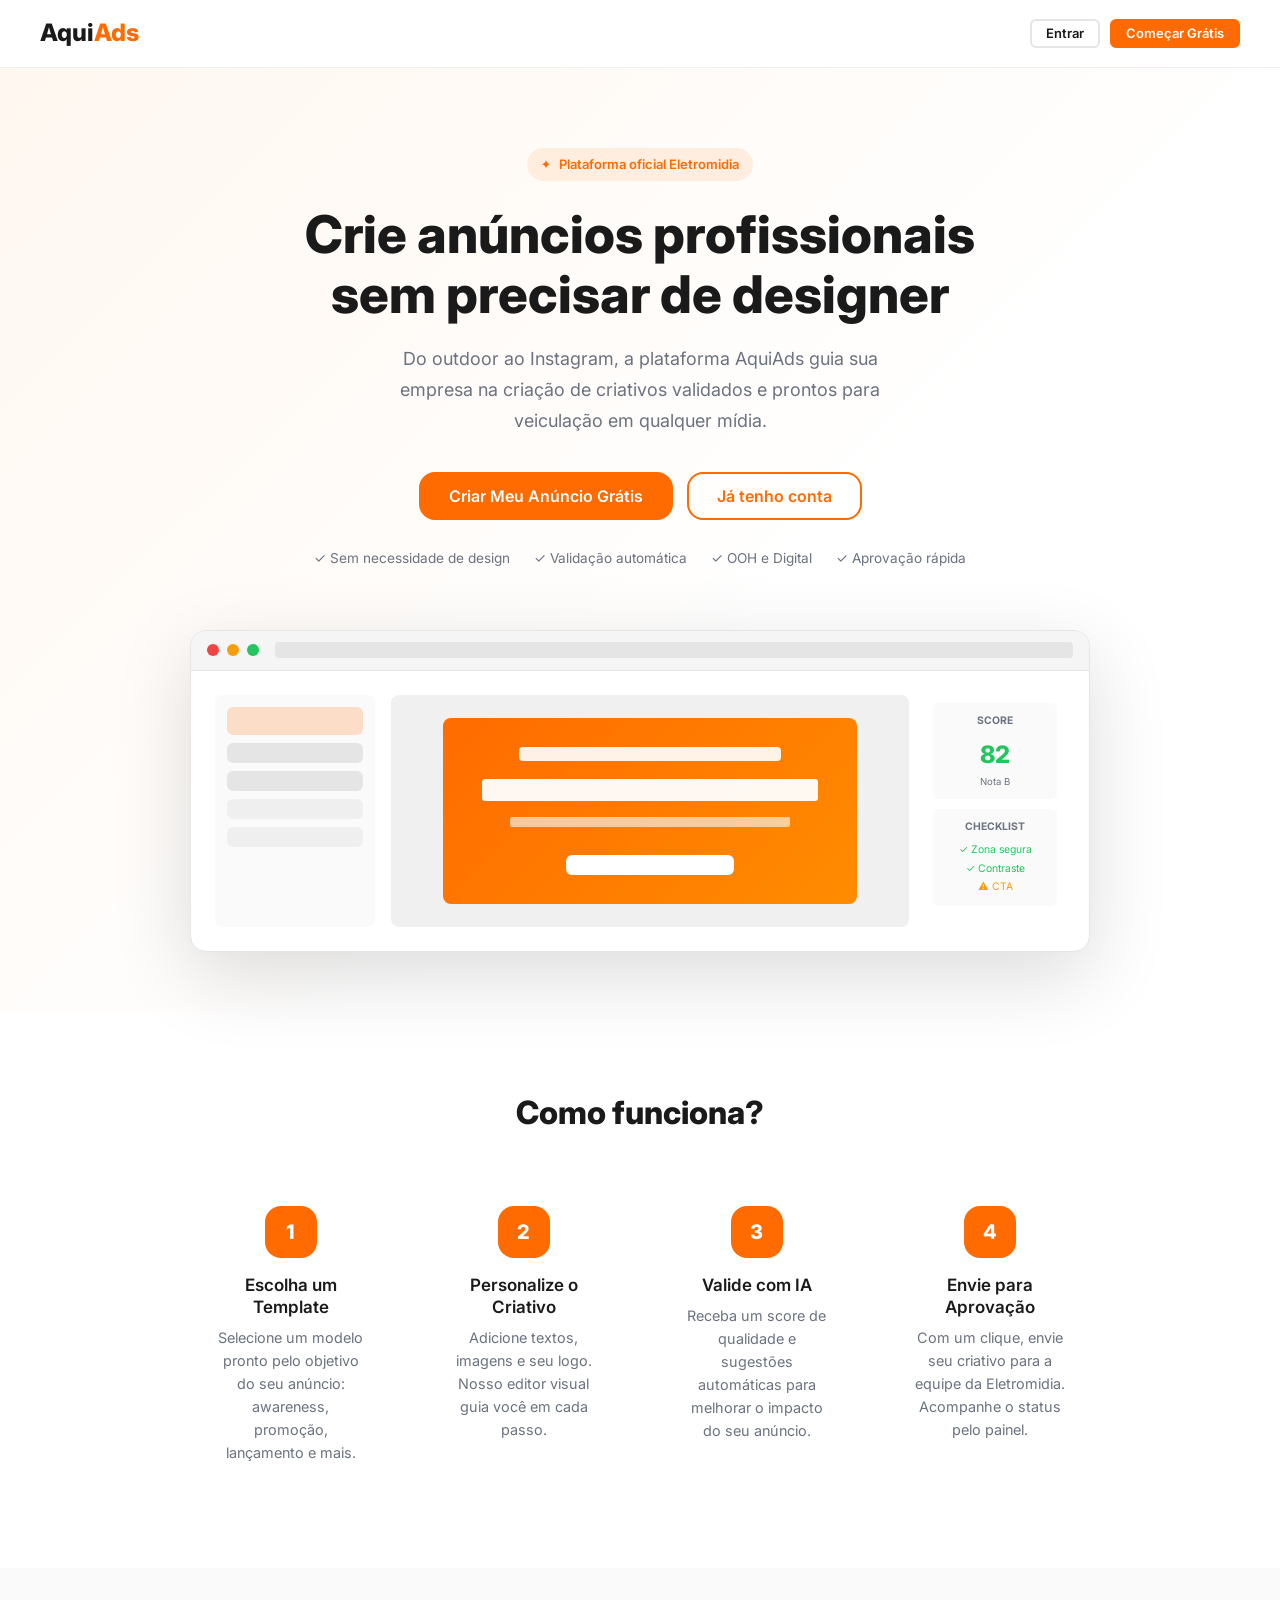
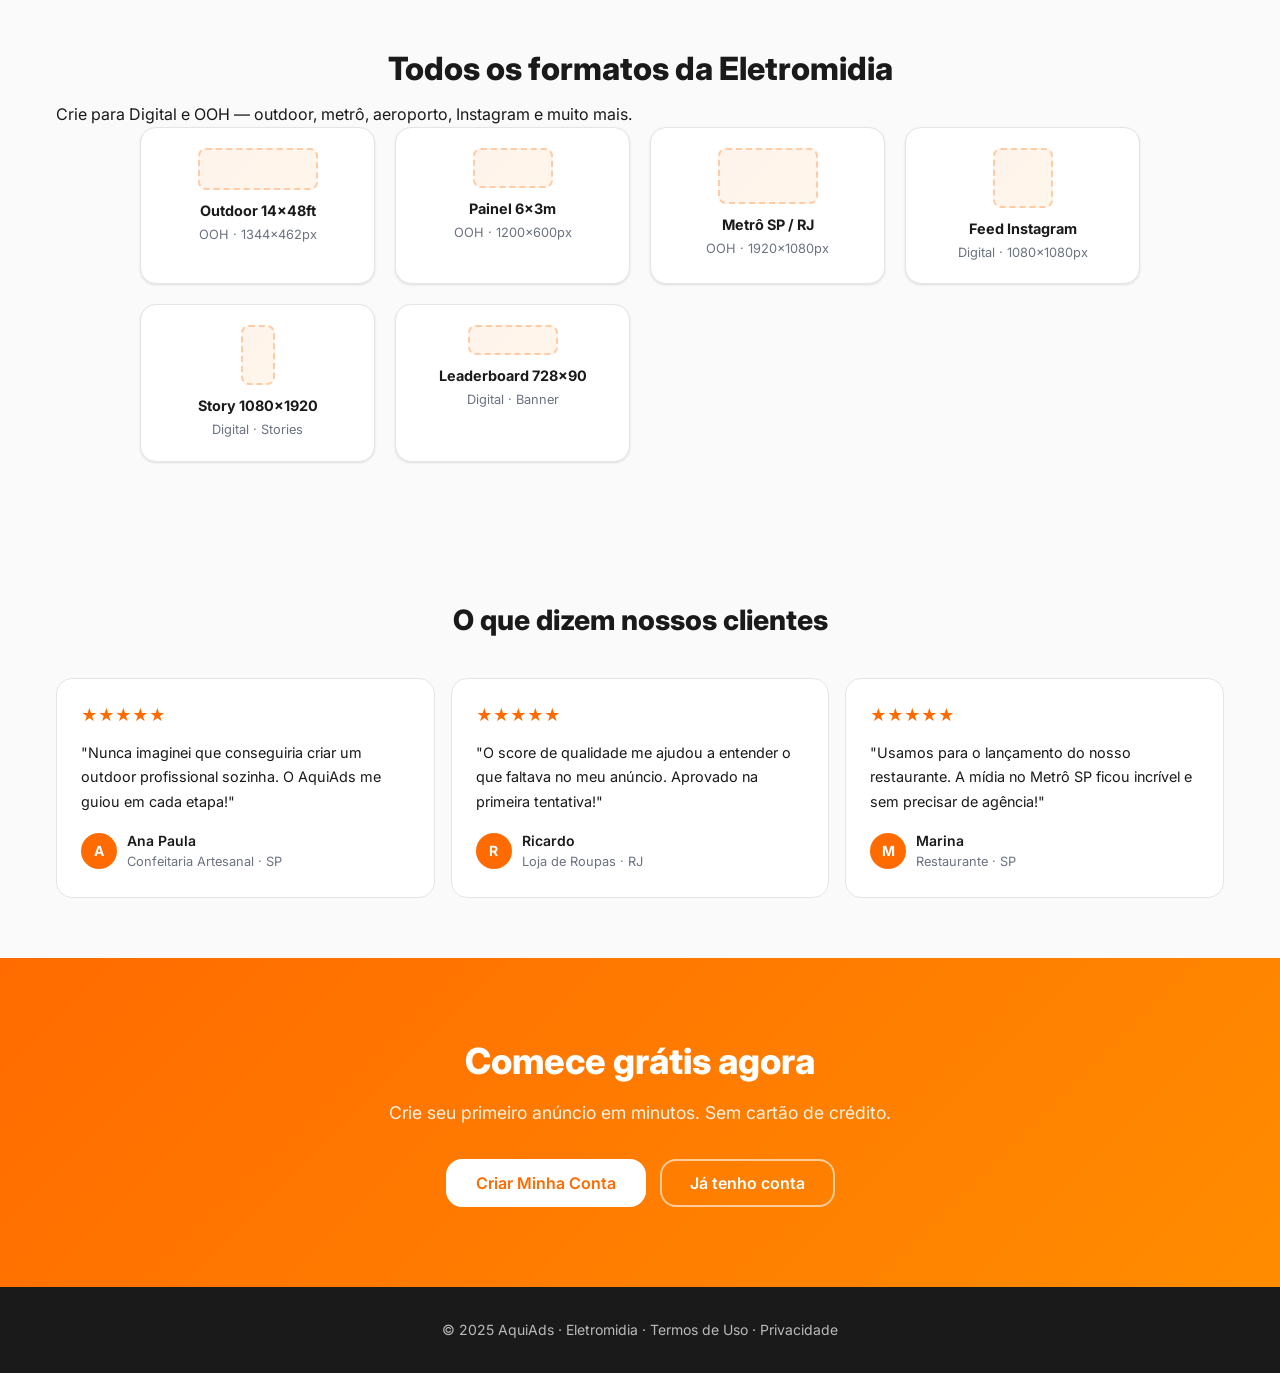
==== index.html @ fc2f182a "Add AquiAds creative platform — full front-end application Complete web application for SME users to" ====
<!DOCTYPE html>
<html lang="pt-BR">
<head>
  <meta charset="UTF-8">
  <meta name="viewport" content="width=device-width, initial-scale=1.0">
  <title>AquiAds — Crie Anúncios Profissionais</title>
  <link rel="stylesheet" href="assets/css/style.css">
  <style>
    .landing-nav-btns { display:flex; gap:10px; align-items:center; }
    .already-logged  { display:none; }
    .hero-trust { display:flex; align-items:center; justify-content:center; gap:24px; flex-wrap:wrap; margin-top:28px; font-size:0.85rem; color:var(--color-text-muted); }
    .hero-trust span { display:flex; align-items:center; gap:6px; }
    .testimonials { padding:60px 32px; background:var(--color-bg); }
    .testimonials h2 { text-align:center; font-size:1.75rem; font-weight:800; margin-bottom:40px; }
    .testimonial-card { background:#fff; border-radius:var(--radius-lg); padding:24px; border:1px solid var(--color-gray-light); }
    .testimonial-stars { color:#FF6B00; font-size:1rem; margin-bottom:12px; }
    .testimonial-text  { font-size:0.9rem; line-height:1.7; color:var(--color-text); margin-bottom:16px; }
    .testimonial-author { display:flex; align-items:center; gap:10px; }
    .testimonial-avatar { width:36px; height:36px; border-radius:50%; background:var(--color-primary); color:#fff; display:flex; align-items:center; justify-content:center; font-weight:700; font-size:0.875rem; }
    .testimonial-name   { font-weight:600; font-size:0.875rem; }
    .testimonial-role   { font-size:0.8rem; color:var(--color-text-muted); }
  </style>
</head>
<body>
  <!-- NAVBAR -->
  <nav class="landing-nav">
    <div class="landing-nav-inner">
      <a href="index.html" style="text-decoration:none;">
        <span class="logo-text">Aqui<span>Ads</span></span>
      </a>
      <div class="landing-nav-btns" id="nav-btns">
        <button class="btn btn--ghost btn--sm" onclick="openAuthModal('login')">Entrar</button>
        <button class="btn btn--primary btn--sm" onclick="openAuthModal('register')">Começar Grátis</button>
      </div>
      <div class="landing-nav-btns already-logged" id="nav-logged">
        <a href="dashboard.html" class="btn btn--primary btn--sm">Ir para o Painel →</a>
      </div>
    </div>
  </nav>

  <!-- HERO -->
  <section class="hero">
    <div class="hero-eyebrow">
      <span>✦</span> Plataforma oficial Eletromidia
    </div>
    <h1>Crie anúncios profissionais<br>sem precisar de designer</h1>
    <p>Do outdoor ao Instagram, a plataforma AquiAds guia sua empresa na criação de criativos validados e prontos para veiculação em qualquer mídia.</p>
    <div class="hero-ctas">
      <button class="btn btn--primary btn--lg" onclick="openAuthModal('register')">Criar Meu Anúncio Grátis</button>
      <button class="btn btn--secondary btn--lg" onclick="openAuthModal('login')">Já tenho conta</button>
    </div>
    <div class="hero-trust">
      <span>✓ Sem necessidade de design</span>
      <span>✓ Validação automática</span>
      <span>✓ OOH e Digital</span>
      <span>✓ Aprovação rápida</span>
    </div>

    <!-- App mockup -->
    <div class="hero-mockup">
      <div class="hero-mockup-inner">
        <div class="hero-mockup-bar">
          <div class="hero-mockup-dot" style="background:#EF4444;"></div>
          <div class="hero-mockup-dot" style="background:#F59E0B;"></div>
          <div class="hero-mockup-dot" style="background:#22C55E;"></div>
          <div style="flex:1;height:16px;background:#E5E5E5;border-radius:4px;margin-left:8px;"></div>
        </div>
        <div class="hero-mockup-content">
          <div class="hero-mockup-sidebar">
            <div class="hero-mockup-sidebar-item"></div>
            <div class="hero-mockup-sidebar-item" style="height:20px;"></div>
            <div class="hero-mockup-sidebar-item" style="height:20px;"></div>
            <div class="hero-mockup-sidebar-item" style="height:20px;background:rgba(229,229,229,0.5);"></div>
            <div class="hero-mockup-sidebar-item" style="height:20px;background:rgba(229,229,229,0.5);"></div>
          </div>
          <div class="hero-mockup-canvas-area">
            <div class="hero-mockup-canvas-inner">
              <div style="width:70%;height:14px;margin-bottom:10px;"></div>
              <div style="width:90%;height:22px;margin-bottom:8px;background:rgba(255,255,255,0.95);border-radius:3px;"></div>
              <div style="width:75%;height:10px;margin-bottom:20px;background:rgba(255,255,255,0.6);border-radius:2px;"></div>
              <div style="width:45%;height:20px;background:#fff;border-radius:6px;"></div>
            </div>
          </div>
          <div style="width:140px;display:flex;flex-direction:column;gap:10px;padding:8px;">
            <div style="background:var(--color-bg);border-radius:6px;padding:10px;">
              <div style="font-size:0.65rem;font-weight:700;color:var(--color-text-muted);margin-bottom:6px;">SCORE</div>
              <div style="font-size:1.5rem;font-weight:800;color:#22C55E;">82</div>
              <div style="font-size:0.6rem;color:var(--color-text-muted);">Nota B</div>
            </div>
            <div style="background:var(--color-bg);border-radius:6px;padding:10px;font-size:0.65rem;">
              <div style="font-weight:700;margin-bottom:6px;color:var(--color-text-muted);">CHECKLIST</div>
              <div style="color:#22C55E;margin-bottom:2px;">✓ Zona segura</div>
              <div style="color:#22C55E;margin-bottom:2px;">✓ Contraste</div>
              <div style="color:#F59E0B;">⚠ CTA</div>
            </div>
          </div>
        </div>
      </div>
    </div>
  </section>

  <!-- COMO FUNCIONA -->
  <section class="how-it-works">
    <div class="container">
      <h2>Como funciona?</h2>
      <div class="steps-grid">
        <div class="step-card">
          <div class="step-number">1</div>
          <h3>Escolha um Template</h3>
          <p>Selecione um modelo pronto pelo objetivo do seu anúncio: awareness, promoção, lançamento e mais.</p>
        </div>
        <div class="step-card">
          <div class="step-number">2</div>
          <h3>Personalize o Criativo</h3>
          <p>Adicione textos, imagens e seu logo. Nosso editor visual guia você em cada passo.</p>
        </div>
        <div class="step-card">
          <div class="step-number">3</div>
          <h3>Valide com IA</h3>
          <p>Receba um score de qualidade e sugestões automáticas para melhorar o impacto do seu anúncio.</p>
        </div>
        <div class="step-card">
          <div class="step-number">4</div>
          <h3>Envie para Aprovação</h3>
          <p>Com um clique, envie seu criativo para a equipe da Eletromidia. Acompanhe o status pelo painel.</p>
        </div>
      </div>
    </div>
  </section>

  <!-- FORMATOS -->
  <section class="formats-section">
    <div class="container">
      <h2>Todos os formatos da Eletromidia</h2>
      <p>Crie para Digital e OOH — outdoor, metrô, aeroporto, Instagram e muito mais.</p>
      <div class="formats-grid">
        <div class="format-card">
          <div class="format-preview" style="width:120px;height:42px;"></div>
          <h4>Outdoor 14×48ft</h4>
          <p>OOH · 1344×462px</p>
        </div>
        <div class="format-card">
          <div class="format-preview" style="width:80px;height:40px;"></div>
          <h4>Painel 6×3m</h4>
          <p>OOH · 1200×600px</p>
        </div>
        <div class="format-card">
          <div class="format-preview" style="width:100px;height:56px;"></div>
          <h4>Metrô SP / RJ</h4>
          <p>OOH · 1920×1080px</p>
        </div>
        <div class="format-card">
          <div class="format-preview" style="width:60px;height:60px;"></div>
          <h4>Feed Instagram</h4>
          <p>Digital · 1080×1080px</p>
        </div>
        <div class="format-card">
          <div class="format-preview" style="width:34px;height:60px;"></div>
          <h4>Story 1080×1920</h4>
          <p>Digital · Stories</p>
        </div>
        <div class="format-card">
          <div class="format-preview" style="width:90px;height:30px;"></div>
          <h4>Leaderboard 728×90</h4>
          <p>Digital · Banner</p>
        </div>
      </div>
    </div>
  </section>

  <!-- DEPOIMENTOS -->
  <section class="testimonials">
    <div class="container">
      <h2>O que dizem nossos clientes</h2>
      <div class="grid-3">
        <div class="testimonial-card">
          <div class="testimonial-stars">★★★★★</div>
          <p class="testimonial-text">"Nunca imaginei que conseguiria criar um outdoor profissional sozinha. O AquiAds me guiou em cada etapa!"</p>
          <div class="testimonial-author">
            <div class="testimonial-avatar">A</div>
            <div><div class="testimonial-name">Ana Paula</div><div class="testimonial-role">Confeitaria Artesanal · SP</div></div>
          </div>
        </div>
        <div class="testimonial-card">
          <div class="testimonial-stars">★★★★★</div>
          <p class="testimonial-text">"O score de qualidade me ajudou a entender o que faltava no meu anúncio. Aprovado na primeira tentativa!"</p>
          <div class="testimonial-author">
            <div class="testimonial-avatar">R</div>
            <div><div class="testimonial-name">Ricardo</div><div class="testimonial-role">Loja de Roupas · RJ</div></div>
          </div>
        </div>
        <div class="testimonial-card">
          <div class="testimonial-stars">★★★★★</div>
          <p class="testimonial-text">"Usamos para o lançamento do nosso restaurante. A mídia no Metrô SP ficou incrível e sem precisar de agência!"</p>
          <div class="testimonial-author">
            <div class="testimonial-avatar">M</div>
            <div><div class="testimonial-name">Marina</div><div class="testimonial-role">Restaurante · SP</div></div>
          </div>
        </div>
      </div>
    </div>
  </section>

  <!-- CTA FINAL -->
  <section class="cta-section">
    <div class="container">
      <h2>Comece grátis agora</h2>
      <p>Crie seu primeiro anúncio em minutos. Sem cartão de crédito.</p>
      <div class="hero-ctas">
        <button class="btn btn--primary btn--lg" onclick="openAuthModal('register')">Criar Minha Conta</button>
        <button class="btn btn--secondary btn--lg" onclick="openAuthModal('login')">Já tenho conta</button>
      </div>
    </div>
  </section>

  <footer class="landing-footer">
    <p>© 2025 AquiAds · Eletromidia · <a href="#">Termos de Uso</a> · <a href="#">Privacidade</a></p>
  </footer>

  <!-- AUTH MODAL -->
  <div class="modal-overlay" id="auth-modal-overlay">
    <div class="modal modal--sm">
      <div class="modal-header">
        <div>
          <div class="tab-strip" style="border:none;margin:0 0 4px;">
            <button class="tab-btn tab-btn--active" id="tab-login-btn"  onclick="switchTab('login')">Entrar</button>
            <button class="tab-btn"                 id="tab-reg-btn"    onclick="switchTab('register')">Cadastro</button>
          </div>
          <p style="font-size:0.8rem;color:var(--color-text-muted);" id="auth-subtitle">Acesse seu painel AquiAds</p>
        </div>
        <button class="modal-close" onclick="closeAuthModal()">✕</button>
      </div>

      <!-- LOGIN FORM -->
      <form id="login-form" onsubmit="handleLogin(event)">
        <div style="display:flex;flex-direction:column;gap:14px;">
          <div class="form-group">
            <label class="form-label">E-mail</label>
            <input type="email" class="form-input" id="login-email" placeholder="seu@email.com" required>
          </div>
          <div class="form-group">
            <label class="form-label">Senha</label>
            <input type="password" class="form-input" id="login-password" placeholder="Mínimo 6 caracteres" required>
          </div>
          <div id="login-error" class="form-error" style="display:none;"></div>
          <button type="submit" class="btn btn--primary w-full">Entrar no AquiAds</button>
          <p style="text-align:center;font-size:0.8rem;color:var(--color-text-muted);">
            Não tem conta? <a href="#" onclick="switchTab('register');return false;">Cadastre-se grátis</a>
          </p>
        </div>
      </form>

      <!-- REGISTER FORM -->
      <form id="register-form" style="display:none;" onsubmit="handleRegister(event)">
        <div style="display:flex;flex-direction:column;gap:14px;">
          <div class="form-group">
            <label class="form-label">Nome completo <span class="required">*</span></label>
            <input type="text" class="form-input" id="reg-name" placeholder="Seu nome" required>
          </div>
          <div class="form-group">
            <label class="form-label">E-mail <span class="required">*</span></label>
            <input type="email" class="form-input" id="reg-email" placeholder="seu@email.com" required>
          </div>
          <div class="form-group">
            <label class="form-label">Segmento</label>
            <select class="form-select" id="reg-segment">
              <option value="Varejo">Varejo</option>
              <option value="Gastronomia">Gastronomia</option>
              <option value="Saúde e Beleza">Saúde e Beleza</option>
              <option value="Educação">Educação</option>
              <option value="Serviços">Serviços</option>
              <option value="Outro">Outro</option>
            </select>
          </div>
          <div class="form-group">
            <label class="form-label">Senha <span class="required">*</span></label>
            <input type="password" class="form-input" id="reg-password" placeholder="Mínimo 6 caracteres" required>
          </div>
          <div id="reg-error" class="form-error" style="display:none;"></div>
          <button type="submit" class="btn btn--primary w-full">Criar Minha Conta Grátis</button>
          <p style="text-align:center;font-size:0.75rem;color:var(--color-text-muted);">
            Ao criar conta você aceita nossos <a href="#">Termos de Uso</a>.
          </p>
        </div>
      </form>
    </div>
  </div>

  <div id="toast-container"></div>
  <script src="assets/js/app.js"></script>
  <script>
    // Check already logged in
    if (AquiAds.Auth.isLoggedIn()) {
      document.getElementById('nav-btns').style.display = 'none';
      document.getElementById('nav-logged').style.display = 'flex';
    }

    function openAuthModal(tab) {
      if (AquiAds.Auth.isLoggedIn()) { window.location.href = 'dashboard.html'; return; }
      document.getElementById('auth-modal-overlay').classList.add('modal-overlay--open');
      switchTab(tab);
    }
    function closeAuthModal() {
      document.getElementById('auth-modal-overlay').classList.remove('modal-overlay--open');
    }
    function switchTab(tab) {
      const isLogin = tab === 'login';
      document.getElementById('login-form').style.display    = isLogin ? 'block' : 'none';
      document.getElementById('register-form').style.display = isLogin ? 'none'  : 'block';
      document.getElementById('tab-login-btn').className = 'tab-btn' + (isLogin ? ' tab-btn--active' : '');
      document.getElementById('tab-reg-btn').className   = 'tab-btn' + (!isLogin? ' tab-btn--active' : '');
      document.getElementById('auth-subtitle').textContent = isLogin ? 'Acesse seu painel AquiAds' : 'Crie sua conta gratuita';
    }
    function handleLogin(e) {
      e.preventDefault();
      const email = document.getElementById('login-email').value;
      const pass  = document.getElementById('login-password').value;
      const res = AquiAds.Auth.login(email, pass);
      if (res.success) { window.location.href = 'dashboard.html'; }
      else { const err = document.getElementById('login-error'); err.textContent = res.message; err.style.display = 'block'; }
    }
    function handleRegister(e) {
      e.preventDefault();
      const res = AquiAds.Auth.register({ name: document.getElementById('reg-name').value, email: document.getElementById('reg-email').value, password: document.getElementById('reg-password').value, segment: document.getElementById('reg-segment').value });
      if (res.success) { window.location.href = 'dashboard.html'; }
      else { const err = document.getElementById('reg-error'); err.textContent = res.message; err.style.display = 'block'; }
    }
    document.getElementById('auth-modal-overlay').addEventListener('click', e => { if (e.target === e.currentTarget) closeAuthModal(); });
  </script>
</body>
</html>
---- assets/css/style.css ----
@import url('https://fonts.googleapis.com/css2?family=Inter:wght@400;500;600;700&display=swap');

/* ===== CUSTOM PROPERTIES ===== */
:root {
  --color-primary: #FF6B00;
  --color-primary-dark: #E55A00;
  --color-secondary: #FF8C00;
  --color-bg: #FAFAFA;
  --color-surface: #FFFFFF;
  --color-text: #1A1A1A;
  --color-text-muted: #6B7280;
  --color-gray-light: #E5E5E5;
  --color-gray-mid: #9CA3AF;
  --color-success: #22C55E;
  --color-success-bg: #DCFCE7;
  --color-error: #EF4444;
  --color-error-bg: #FEE2E2;
  --color-warning: #F59E0B;
  --color-warning-bg: #FEF3C7;
  --color-info: #3B82F6;
  --color-info-bg: #DBEAFE;
  --radius-sm: 6px;
  --radius-md: 10px;
  --radius-lg: 16px;
  --radius-xl: 24px;
  --shadow-sm: 0 1px 3px rgba(0,0,0,0.08), 0 1px 2px rgba(0,0,0,0.04);
  --shadow-md: 0 4px 12px rgba(0,0,0,0.08), 0 2px 4px rgba(0,0,0,0.04);
  --shadow-lg: 0 8px 24px rgba(0,0,0,0.10), 0 4px 8px rgba(0,0,0,0.04);
  --font-sans: 'Inter', system-ui, -apple-system, sans-serif;
  --transition: 0.18s ease;
  --sidebar-width: 240px;
  --sidebar-collapsed: 64px;
}

/* ===== RESET & BASE ===== */
*, *::before, *::after { box-sizing: border-box; margin: 0; padding: 0; }
html { font-size: 16px; scroll-behavior: smooth; -webkit-text-size-adjust: 100%; }
body {
  font-family: var(--font-sans);
  background: var(--color-bg);
  color: var(--color-text);
  line-height: 1.6;
  min-height: 100vh;
  -webkit-font-smoothing: antialiased;
}
a { color: var(--color-primary); text-decoration: none; }
a:hover { text-decoration: underline; }
img, video { max-width: 100%; display: block; }
button { cursor: pointer; font: inherit; border: none; background: none; }
input, select, textarea { font: inherit; }
ul, ol { list-style: none; }
h1,h2,h3,h4,h5,h6 { line-height: 1.3; font-weight: 600; }

/* ===== TYPOGRAPHY ===== */
.text-xs  { font-size: 0.75rem; }
.text-sm  { font-size: 0.875rem; }
.text-base{ font-size: 1rem; }
.text-lg  { font-size: 1.125rem; }
.text-xl  { font-size: 1.25rem; }
.text-2xl { font-size: 1.5rem; }
.text-3xl { font-size: 1.875rem; }
.text-4xl { font-size: 2.25rem; }
.font-medium { font-weight: 500; }
.font-semibold { font-weight: 600; }
.font-bold { font-weight: 700; }
.text-muted { color: var(--color-text-muted); }
.text-primary { color: var(--color-primary); }

/* ===== LAYOUT ===== */
.container { max-width: 1280px; margin: 0 auto; padding: 0 24px; }
.flex { display: flex; }
.flex-col { flex-direction: column; }
.flex-1 { flex: 1; }
.items-center { align-items: center; }
.items-start { align-items: flex-start; }
.justify-between { justify-content: space-between; }
.justify-center { justify-content: center; }
.gap-1 { gap: 4px; }
.gap-2 { gap: 8px; }
.gap-3 { gap: 12px; }
.gap-4 { gap: 16px; }
.gap-6 { gap: 24px; }
.gap-8 { gap: 32px; }
.grid-2 { display: grid; grid-template-columns: repeat(2, 1fr); gap: 16px; }
.grid-3 { display: grid; grid-template-columns: repeat(3, 1fr); gap: 16px; }
.grid-4 { display: grid; grid-template-columns: repeat(4, 1fr); gap: 16px; }
.w-full { width: 100%; }
.hidden { display: none !important; }

/* ===== BUTTONS ===== */
.btn {
  display: inline-flex; align-items: center; justify-content: center; gap: 8px;
  padding: 10px 20px; border-radius: var(--radius-md);
  font-size: 0.875rem; font-weight: 600; line-height: 1;
  transition: var(--transition); white-space: nowrap; cursor: pointer;
  border: 2px solid transparent;
}
.btn:disabled { opacity: 0.5; cursor: not-allowed; }
.btn--primary {
  background: var(--color-primary); color: #fff; border-color: var(--color-primary);
}
.btn--primary:hover:not(:disabled) { background: var(--color-primary-dark); border-color: var(--color-primary-dark); }
.btn--secondary {
  background: transparent; color: var(--color-primary); border-color: var(--color-primary);
}
.btn--secondary:hover:not(:disabled) { background: rgba(255,107,0,0.06); }
.btn--ghost {
  background: transparent; color: var(--color-text); border-color: var(--color-gray-light);
}
.btn--ghost:hover:not(:disabled) { background: var(--color-gray-light); }
.btn--danger {
  background: var(--color-error); color: #fff; border-color: var(--color-error);
}
.btn--sm { padding: 6px 14px; font-size: 0.8125rem; border-radius: var(--radius-sm); }
.btn--lg { padding: 14px 28px; font-size: 1rem; border-radius: var(--radius-lg); }
.btn--icon { padding: 8px; width: 36px; height: 36px; }
.btn--icon.btn--sm { width: 30px; height: 30px; padding: 5px; }
.btn svg { width: 16px; height: 16px; flex-shrink: 0; }

/* ===== CARDS ===== */
.card {
  background: var(--color-surface); border-radius: var(--radius-lg);
  box-shadow: var(--shadow-sm); padding: 24px;
  border: 1px solid var(--color-gray-light);
}
.card--hover { transition: var(--transition); }
.card--hover:hover { box-shadow: var(--shadow-md); transform: translateY(-1px); }

/* ===== BADGES & STATUS PILLS ===== */
.badge {
  display: inline-flex; align-items: center; gap: 4px;
  padding: 3px 10px; border-radius: 100px;
  font-size: 0.75rem; font-weight: 600; line-height: 1.4;
}
.badge--orange { background: rgba(255,107,0,0.12); color: var(--color-primary); }
.badge--green  { background: var(--color-success-bg); color: #15803D; }
.badge--gray   { background: var(--color-gray-light); color: #6B7280; }
.badge--red    { background: var(--color-error-bg); color: #DC2626; }
.badge--blue   { background: var(--color-info-bg); color: #1D4ED8; }
.badge--yellow { background: var(--color-warning-bg); color: #B45309; }

.status-pill {
  display: inline-flex; align-items: center; gap: 6px;
  padding: 4px 12px; border-radius: 100px;
  font-size: 0.75rem; font-weight: 600;
}
.status-pill::before {
  content: ''; width: 6px; height: 6px;
  border-radius: 50%; background: currentColor; opacity: 0.8;
}
.status-pill--draft    { background: #F3F4F6; color: #6B7280; }
.status-pill--review   { background: rgba(255,107,0,0.12); color: #C2500A; }
.status-pill--approved { background: var(--color-success-bg); color: #15803D; }
.status-pill--rejected { background: var(--color-error-bg); color: #DC2626; }

/* ===== FORMS ===== */
.form-group { display: flex; flex-direction: column; gap: 6px; }
.form-label { font-size: 0.875rem; font-weight: 500; color: var(--color-text); }
.form-label .required { color: var(--color-error); margin-left: 2px; }
.form-input, .form-select, .form-textarea {
  height: 42px; padding: 0 14px;
  border: 1.5px solid var(--color-gray-light); border-radius: var(--radius-md);
  background: #fff; color: var(--color-text);
  font-size: 0.9rem; transition: var(--transition); width: 100%;
}
.form-textarea { height: auto; min-height: 90px; padding: 12px 14px; resize: vertical; }
.form-input:focus, .form-select:focus, .form-textarea:focus {
  outline: none; border-color: var(--color-primary);
  box-shadow: 0 0 0 3px rgba(255,107,0,0.12);
}
.form-input::placeholder { color: var(--color-gray-mid); }
.form-error { font-size: 0.8rem; color: var(--color-error); }
.form-hint  { font-size: 0.8rem; color: var(--color-text-muted); }
.form-grid { display: grid; grid-template-columns: 1fr 1fr; gap: 16px; }

/* ===== TABS ===== */
.tab-strip {
  display: flex; gap: 2px; border-bottom: 2px solid var(--color-gray-light);
  margin-bottom: 20px;
}
.tab-btn {
  padding: 10px 18px; font-size: 0.875rem; font-weight: 500;
  color: var(--color-text-muted); background: none; border: none;
  cursor: pointer; transition: var(--transition);
  border-bottom: 2px solid transparent; margin-bottom: -2px;
}
.tab-btn:hover { color: var(--color-text); }
.tab-btn--active { color: var(--color-primary); border-bottom-color: var(--color-primary); font-weight: 600; }
.tab-content { display: none; }
.tab-content--active { display: block; }

/* ===== MODAL ===== */
.modal-overlay {
  position: fixed; inset: 0; background: rgba(0,0,0,0.5);
  display: flex; align-items: center; justify-content: center;
  z-index: 1000; padding: 20px;
  opacity: 0; pointer-events: none; transition: opacity 0.2s ease;
}
.modal-overlay--open { opacity: 1; pointer-events: all; }
.modal {
  background: #fff; border-radius: var(--radius-xl); padding: 32px;
  max-width: 540px; width: 100%; max-height: 90vh; overflow-y: auto;
  box-shadow: var(--shadow-lg);
  transform: translateY(12px); transition: transform 0.2s ease;
}
.modal-overlay--open .modal { transform: translateY(0); }
.modal--lg { max-width: 720px; }
.modal--sm { max-width: 420px; }
.modal-header {
  display: flex; align-items: flex-start; justify-content: space-between;
  margin-bottom: 24px; gap: 12px;
}
.modal-header h3 { font-size: 1.125rem; font-weight: 700; }
.modal-close {
  width: 32px; height: 32px; border-radius: var(--radius-sm);
  display: flex; align-items: center; justify-content: center;
  color: var(--color-text-muted); transition: var(--transition);
  flex-shrink: 0; background: none; border: none; cursor: pointer;
}
.modal-close:hover { background: var(--color-gray-light); color: var(--color-text); }
.modal-footer { display: flex; gap: 10px; justify-content: flex-end; margin-top: 24px; padding-top: 20px; border-top: 1px solid var(--color-gray-light); }

/* ===== SIDEBAR / DASHBOARD LAYOUT ===== */
.app-layout {
  display: flex; min-height: 100vh;
}
.sidebar {
  width: var(--sidebar-width); background: #fff;
  border-right: 1px solid var(--color-gray-light);
  display: flex; flex-direction: column;
  position: fixed; top: 0; left: 0; height: 100vh;
  z-index: 100; transition: width 0.2s ease; overflow: hidden;
}
.sidebar-logo {
  padding: 20px 20px 16px; border-bottom: 1px solid var(--color-gray-light);
  display: flex; align-items: center; gap: 10px; flex-shrink: 0;
}
.sidebar-logo-icon {
  width: 36px; height: 36px; background: var(--color-primary);
  border-radius: var(--radius-md); display: flex; align-items: center; justify-content: center;
  flex-shrink: 0;
}
.sidebar-logo-text { font-size: 1.125rem; font-weight: 800; color: var(--color-text); white-space: nowrap; }
.sidebar-logo-text span { color: var(--color-primary); }
.sidebar-nav { flex: 1; padding: 12px 0; overflow-y: auto; }
.nav-section { padding: 8px 12px 4px; }
.nav-section-label {
  font-size: 0.7rem; font-weight: 700; text-transform: uppercase;
  letter-spacing: 0.08em; color: var(--color-gray-mid); padding: 0 8px;
  white-space: nowrap;
}
.nav-link {
  display: flex; align-items: center; gap: 12px;
  padding: 10px 12px; border-radius: var(--radius-md);
  color: var(--color-text-muted); font-size: 0.9rem; font-weight: 500;
  transition: var(--transition); cursor: pointer; text-decoration: none;
  white-space: nowrap; margin-bottom: 2px;
}
.nav-link svg { width: 20px; height: 20px; flex-shrink: 0; }
.nav-link:hover { background: var(--color-bg); color: var(--color-text); text-decoration: none; }
.nav-link--active { background: rgba(255,107,0,0.10); color: var(--color-primary); font-weight: 600; }
.nav-link--active:hover { background: rgba(255,107,0,0.14); }
.sidebar-footer {
  padding: 16px; border-top: 1px solid var(--color-gray-light);
}
.sidebar-user {
  display: flex; align-items: center; gap: 10px;
}
.sidebar-avatar {
  width: 36px; height: 36px; border-radius: 50%;
  background: var(--color-primary); color: #fff;
  display: flex; align-items: center; justify-content: center;
  font-size: 0.875rem; font-weight: 700; flex-shrink: 0;
}
.sidebar-user-info { flex: 1; min-width: 0; }
.sidebar-user-name { font-size: 0.875rem; font-weight: 600; truncate: true; white-space: nowrap; overflow: hidden; text-overflow: ellipsis; }
.sidebar-user-plan { font-size: 0.75rem; color: var(--color-text-muted); }

.main-content {
  flex: 1; margin-left: var(--sidebar-width);
  display: flex; flex-direction: column; min-width: 0;
}
.topbar {
  height: 64px; background: #fff; border-bottom: 1px solid var(--color-gray-light);
  display: flex; align-items: center; justify-content: space-between;
  padding: 0 28px; gap: 16px; position: sticky; top: 0; z-index: 50;
}
.topbar-title { font-size: 1.125rem; font-weight: 700; }
.topbar-actions { display: flex; align-items: center; gap: 12px; }
.page-content { padding: 28px; flex: 1; }

/* ===== NOTIFICATIONS BELL ===== */
.notif-btn {
  position: relative; width: 38px; height: 38px;
  border-radius: var(--radius-md); display: flex; align-items: center; justify-content: center;
  background: none; border: 1.5px solid var(--color-gray-light);
  color: var(--color-text-muted); transition: var(--transition); cursor: pointer;
}
.notif-btn:hover { background: var(--color-bg); color: var(--color-text); }
.notif-badge {
  position: absolute; top: -4px; right: -4px;
  width: 18px; height: 18px; background: var(--color-error); color: #fff;
  border-radius: 50%; font-size: 0.65rem; font-weight: 700;
  display: flex; align-items: center; justify-content: center;
  border: 2px solid #fff;
}

/* ===== SEARCH ===== */
.search-input-wrap { position: relative; }
.search-input-wrap svg {
  position: absolute; left: 12px; top: 50%; transform: translateY(-50%);
  width: 16px; height: 16px; color: var(--color-gray-mid); pointer-events: none;
}
.search-input {
  height: 38px; padding: 0 14px 0 38px;
  border: 1.5px solid var(--color-gray-light); border-radius: var(--radius-md);
  background: var(--color-bg); font-size: 0.875rem; width: 240px;
  transition: var(--transition);
}
.search-input:focus { outline: none; border-color: var(--color-primary); background: #fff; width: 300px; }

/* ===== STATS CARDS ===== */
.stat-card {
  background: #fff; border-radius: var(--radius-lg); padding: 20px;
  border: 1px solid var(--color-gray-light); box-shadow: var(--shadow-sm);
}
.stat-card-value { font-size: 2rem; font-weight: 800; line-height: 1; margin: 6px 0; }
.stat-card-label { font-size: 0.8125rem; color: var(--color-text-muted); font-weight: 500; }
.stat-card-icon {
  width: 40px; height: 40px; border-radius: var(--radius-md);
  display: flex; align-items: center; justify-content: center;
  margin-bottom: 8px;
}

/* ===== CREATIVE CARDS ===== */
.creatives-grid {
  display: grid; grid-template-columns: repeat(auto-fill, minmax(280px, 1fr)); gap: 20px;
}
.creative-card {
  background: #fff; border-radius: var(--radius-lg);
  border: 1px solid var(--color-gray-light); box-shadow: var(--shadow-sm);
  overflow: hidden; transition: var(--transition); cursor: pointer;
}
.creative-card:hover { box-shadow: var(--shadow-md); transform: translateY(-2px); }
.creative-thumb {
  height: 160px; background: var(--color-gray-light);
  display: flex; align-items: center; justify-content: center;
  overflow: hidden; position: relative;
}
.creative-thumb img { width: 100%; height: 100%; object-fit: cover; }
.creative-thumb-placeholder {
  width: 100%; height: 100%;
  display: flex; flex-direction: column; align-items: center; justify-content: center;
  gap: 8px; color: var(--color-gray-mid);
}
.creative-info { padding: 16px; }
.creative-name { font-weight: 600; font-size: 0.9375rem; margin-bottom: 6px; overflow: hidden; text-overflow: ellipsis; white-space: nowrap; }
.creative-meta { display: flex; align-items: center; justify-content: space-between; margin-bottom: 12px; }
.creative-actions { display: flex; gap: 8px; }

/* ===== SCORE RING ===== */
.score-ring { display: inline-flex; align-items: center; gap: 8px; }
.score-ring svg { width: 44px; height: 44px; }
.score-ring-track { fill: none; stroke: var(--color-gray-light); stroke-width: 3; }
.score-ring-fill {
  fill: none; stroke-width: 3; stroke-linecap: round;
  transform: rotate(-90deg); transform-origin: 50% 50%;
  transition: stroke-dashoffset 0.6s ease;
}
.score-ring-text { font-size: 9px; font-weight: 700; text-anchor: middle; dominant-baseline: middle; }
.score-ring--a .score-ring-fill { stroke: var(--color-success); }
.score-ring--b .score-ring-fill { stroke: #84CC16; }
.score-ring--c .score-ring-fill { stroke: var(--color-warning); }
.score-ring--d .score-ring-fill { stroke: #F97316; }
.score-ring--f .score-ring-fill { stroke: var(--color-error); }

/* ===== SCORE PANEL ===== */
.score-panel { }
.score-header { display: flex; align-items: center; gap: 16px; margin-bottom: 20px; }
.score-big { font-size: 3rem; font-weight: 800; line-height: 1; }
.score-big--a, .score-big--b { color: var(--color-success); }
.score-big--c { color: var(--color-warning); }
.score-big--d, .score-big--f { color: var(--color-error); }
.score-grade { font-size: 1rem; color: var(--color-text-muted); margin-top: 2px; }
.score-checks { display: flex; flex-direction: column; gap: 8px; }
.score-check-item {
  display: flex; align-items: center; gap: 10px; padding: 10px 12px;
  border-radius: var(--radius-md); background: var(--color-bg);
  font-size: 0.8375rem;
}
.score-check-icon { width: 20px; height: 20px; border-radius: 50%; flex-shrink: 0; display: flex; align-items: center; justify-content: center; }
.score-check-icon--pass { background: var(--color-success-bg); color: #15803D; }
.score-check-icon--warn { background: var(--color-warning-bg); color: #B45309; }
.score-check-icon--fail { background: var(--color-error-bg); color: #DC2626; }
.score-check-label { flex: 1; font-weight: 500; }
.score-check-msg  { font-size: 0.8rem; color: var(--color-text-muted); }

/* ===== TOAST ===== */
#toast-container {
  position: fixed; bottom: 24px; right: 24px; z-index: 9999;
  display: flex; flex-direction: column; gap: 10px; pointer-events: none;
}
.toast {
  background: var(--color-text); color: #fff; padding: 12px 18px;
  border-radius: var(--radius-md); font-size: 0.875rem; font-weight: 500;
  box-shadow: var(--shadow-lg); max-width: 340px;
  display: flex; align-items: center; gap: 10px; pointer-events: all;
  animation: slideUpFade 0.3s ease;
}
.toast--success { background: #15803D; }
.toast--error   { background: var(--color-error); }
.toast--warning { background: #B45309; }
@keyframes slideUpFade { from { opacity:0; transform: translateY(12px); } to { opacity:1; transform: translateY(0); } }
@keyframes fadeOut    { from { opacity:1; } to { opacity:0; transform: translateY(4px); } }

/* ===== EMPTY STATE ===== */
.empty-state {
  text-align: center; padding: 60px 20px;
  display: flex; flex-direction: column; align-items: center; gap: 16px;
}
.empty-state-icon {
  width: 80px; height: 80px; background: rgba(255,107,0,0.08);
  border-radius: var(--radius-xl); display: flex; align-items: center; justify-content: center;
}
.empty-state h3 { font-size: 1.125rem; font-weight: 700; }
.empty-state p  { font-size: 0.9rem; color: var(--color-text-muted); max-width: 360px; }

/* ===== TOOLTIP ===== */
[data-tooltip] { position: relative; }
.tooltip-box {
  position: absolute; bottom: calc(100% + 8px); left: 50%; transform: translateX(-50%);
  background: #1A1A1A; color: #fff; font-size: 0.75rem; padding: 6px 10px;
  border-radius: var(--radius-sm); white-space: nowrap; z-index: 500;
  pointer-events: none; box-shadow: var(--shadow-md);
}
.tooltip-box::after {
  content:''; position: absolute; top: 100%; left: 50%; transform: translateX(-50%);
  border: 5px solid transparent; border-top-color: #1A1A1A;
}

/* ===== TABLE ===== */
.table-wrap { overflow-x: auto; border-radius: var(--radius-lg); border: 1px solid var(--color-gray-light); }
table { width: 100%; border-collapse: collapse; background: #fff; }
th {
  text-align: left; padding: 12px 16px; font-size: 0.8rem; font-weight: 700;
  text-transform: uppercase; letter-spacing: 0.05em;
  color: var(--color-text-muted); background: var(--color-bg);
  border-bottom: 1px solid var(--color-gray-light); cursor: pointer;
}
th:hover { color: var(--color-text); }
td {
  padding: 14px 16px; font-size: 0.875rem;
  border-bottom: 1px solid rgba(229,229,229,0.6);
}
tr:last-child td { border-bottom: none; }
tr:hover td { background: rgba(250,250,250,0.8); }

/* ===== SECTION HEADER ===== */
.section-header {
  display: flex; align-items: center; justify-content: space-between;
  margin-bottom: 20px;
}
.section-header h2 { font-size: 1.0625rem; font-weight: 700; }

/* ===== DIVIDER ===== */
.divider { height: 1px; background: var(--color-gray-light); margin: 20px 0; }

/* ===== LANDING PAGE ===== */
.landing-nav {
  position: sticky; top: 0; z-index: 100; background: rgba(255,255,255,0.95);
  backdrop-filter: blur(8px); border-bottom: 1px solid rgba(229,229,229,0.6);
  height: 68px; display: flex; align-items: center; padding: 0 32px;
}
.landing-nav-inner { max-width: 1200px; margin: 0 auto; width: 100%; display: flex; align-items: center; justify-content: space-between; }
.logo-text { font-size: 1.5rem; font-weight: 800; color: var(--color-text); }
.logo-text span { color: var(--color-primary); }

.hero {
  background: linear-gradient(135deg, #fff7f0 0%, #fff 60%);
  padding: 80px 32px 60px; text-align: center;
}
.hero-eyebrow { display: inline-flex; align-items: center; gap: 8px; background: rgba(255,107,0,0.1); color: var(--color-primary); padding: 6px 14px; border-radius: 100px; font-size: 0.8125rem; font-weight: 600; margin-bottom: 24px; }
.hero h1 { font-size: clamp(2rem, 5vw, 3.25rem); font-weight: 800; line-height: 1.15; max-width: 700px; margin: 0 auto 20px; }
.hero p { font-size: 1.125rem; color: var(--color-text-muted); max-width: 520px; margin: 0 auto 36px; line-height: 1.7; }
.hero-ctas { display: flex; align-items: center; justify-content: center; gap: 14px; flex-wrap: wrap; }
.hero-mockup { max-width: 900px; margin: 60px auto 0; position: relative; }
.hero-mockup-inner {
  background: #fff; border-radius: 16px; box-shadow: 0 24px 80px rgba(0,0,0,0.14);
  overflow: hidden; border: 1px solid var(--color-gray-light);
}
.hero-mockup-bar {
  height: 40px; background: #F5F5F5; border-bottom: 1px solid var(--color-gray-light);
  display: flex; align-items: center; padding: 0 16px; gap: 8px;
}
.hero-mockup-dot { width: 12px; height: 12px; border-radius: 50%; }
.hero-mockup-content { padding: 24px; height: 280px; display: flex; gap: 16px; }
.hero-mockup-sidebar { width: 160px; background: var(--color-bg); border-radius: 8px; padding: 12px; display: flex; flex-direction: column; gap: 8px; }
.hero-mockup-sidebar-item { height: 28px; background: var(--color-gray-light); border-radius: 6px; }
.hero-mockup-sidebar-item:first-child { background: rgba(255,107,0,0.2); }
.hero-mockup-canvas-area { flex: 1; background: #F0F0F0; border-radius: 8px; display: flex; align-items: center; justify-content: center; }
.hero-mockup-canvas-inner { width: 80%; height: 80%; background: linear-gradient(135deg, #FF6B00, #FF8C00); border-radius: 8px; display: flex; flex-direction: column; align-items: center; justify-content: center; gap: 8px; padding: 20px; }
.hero-mockup-canvas-inner div { background: rgba(255,255,255,0.9); border-radius: 4px; }

.how-it-works { padding: 80px 32px; background: #fff; }
.how-it-works h2 { text-align: center; font-size: 2rem; font-weight: 800; margin-bottom: 48px; }
.steps-grid { display: grid; grid-template-columns: repeat(auto-fit, minmax(200px, 1fr)); gap: 32px; max-width: 900px; margin: 0 auto; }
.step-card { text-align: center; padding: 24px; }
.step-number {
  width: 52px; height: 52px; border-radius: var(--radius-lg);
  background: var(--color-primary); color: #fff;
  font-size: 1.25rem; font-weight: 800; display: flex; align-items: center; justify-content: center;
  margin: 0 auto 16px;
}
.step-card h3 { font-size: 1.0625rem; margin-bottom: 8px; }
.step-card p  { color: var(--color-text-muted); font-size: 0.9rem; line-height: 1.6; }

.formats-section { padding: 80px 32px; background: var(--color-bg); }
.formats-section h2 { text-align: center; font-size: 2rem; font-weight: 800; margin-bottom: 12px; }
.formats-section > p { text-align: center; color: var(--color-text-muted); margin-bottom: 48px; }
.formats-grid { display: grid; grid-template-columns: repeat(auto-fill, minmax(200px, 1fr)); gap: 20px; max-width: 1000px; margin: 0 auto; }
.format-card {
  background: #fff; border-radius: var(--radius-lg); padding: 20px;
  border: 1px solid var(--color-gray-light); box-shadow: var(--shadow-sm);
  text-align: center; transition: var(--transition);
}
.format-card:hover { box-shadow: var(--shadow-md); border-color: var(--color-primary); }
.format-preview {
  margin: 0 auto 12px; background: linear-gradient(135deg, rgba(255,107,0,0.08), rgba(255,140,0,0.08));
  border: 2px dashed rgba(255,107,0,0.3); border-radius: 8px;
  display: flex; align-items: center; justify-content: center;
  color: var(--color-primary); font-size: 0.75rem; font-weight: 600;
}
.format-card h4 { font-size: 0.9rem; font-weight: 700; margin-bottom: 4px; }
.format-card p  { font-size: 0.8rem; color: var(--color-text-muted); }

.cta-section {
  padding: 80px 32px; text-align: center;
  background: linear-gradient(135deg, var(--color-primary) 0%, #FF8C00 100%);
  color: #fff;
}
.cta-section h2 { font-size: 2.25rem; font-weight: 800; margin-bottom: 14px; }
.cta-section p  { font-size: 1.1rem; opacity: 0.9; margin-bottom: 32px; }
.cta-section .btn--primary { background: #fff; color: var(--color-primary); border-color: #fff; }
.cta-section .btn--secondary { border-color: rgba(255,255,255,0.6); color: #fff; }
.cta-section .btn--secondary:hover { background: rgba(255,255,255,0.12); }

.landing-footer {
  background: var(--color-text); color: rgba(255,255,255,0.7);
  padding: 32px; text-align: center; font-size: 0.875rem;
}
.landing-footer a { color: rgba(255,255,255,0.7); }

/* ===== EDITOR LAYOUT ===== */
.editor-page { overflow: hidden; }
.editor-layout {
  display: grid; grid-template-columns: 260px 1fr 280px;
  height: 100vh; overflow: hidden; background: var(--color-bg);
}
.editor-topbar {
  grid-column: 1 / -1; height: 58px; background: #fff;
  border-bottom: 1px solid var(--color-gray-light);
  display: flex; align-items: center; padding: 0 16px; gap: 12px;
  box-shadow: var(--shadow-sm); z-index: 50;
}
.editor-topbar .creative-name-input {
  border: none; background: none; font-size: 0.9375rem; font-weight: 600;
  color: var(--color-text); min-width: 140px; max-width: 220px;
  padding: 4px 8px; border-radius: var(--radius-sm); cursor: text;
}
.editor-topbar .creative-name-input:hover { background: var(--color-bg); }
.editor-topbar .creative-name-input:focus { outline: none; background: var(--color-bg); border: 1.5px solid var(--color-primary); }
.editor-divider { width: 1px; height: 28px; background: var(--color-gray-light); }
.quality-badge {
  display: flex; align-items: center; gap: 6px; padding: 5px 12px;
  background: var(--color-bg); border-radius: var(--radius-md);
  font-size: 0.8125rem; font-weight: 700; cursor: default;
}
.quality-badge span { font-size: 0.75rem; font-weight: 500; }

.editor-panel {
  background: #fff; border-right: 1px solid var(--color-gray-light);
  overflow-y: auto; display: flex; flex-direction: column;
}
.editor-panel-right { border-right: none; border-left: 1px solid var(--color-gray-light); }
.editor-panel-header { padding: 14px 16px 0; }
.editor-panel-header h3 { font-size: 0.875rem; font-weight: 700; color: var(--color-text-muted); text-transform: uppercase; letter-spacing: 0.05em; }
.editor-panel-body { padding: 16px; flex: 1; display: flex; flex-direction: column; gap: 20px; }
.panel-section-title { font-size: 0.8125rem; font-weight: 700; color: var(--color-text-muted); text-transform: uppercase; letter-spacing: 0.04em; margin-bottom: 8px; }

.elements-grid {
  display: grid; grid-template-columns: repeat(4, 1fr); gap: 6px;
}
.element-btn {
  aspect-ratio: 1; border-radius: var(--radius-sm);
  border: 1.5px solid var(--color-gray-light); background: var(--color-bg);
  display: flex; flex-direction: column; align-items: center; justify-content: center;
  gap: 4px; font-size: 0.65rem; font-weight: 600; color: var(--color-text-muted);
  cursor: pointer; transition: var(--transition);
}
.element-btn:hover { border-color: var(--color-primary); color: var(--color-primary); background: rgba(255,107,0,0.06); }
.element-btn svg { width: 20px; height: 20px; }

.color-swatches { display: flex; flex-wrap: wrap; gap: 6px; }
.color-swatch {
  width: 28px; height: 28px; border-radius: var(--radius-sm);
  cursor: pointer; border: 2px solid transparent; transition: var(--transition);
  position: relative;
}
.color-swatch:hover, .color-swatch--active { border-color: var(--color-primary); transform: scale(1.1); }

/* Editor Center Area */
.editor-center {
  display: flex; flex-direction: column; background: #E8E8E8;
  overflow: hidden; position: relative;
}
.editor-toolbar {
  height: 48px; background: #fff; border-bottom: 1px solid var(--color-gray-light);
  display: flex; align-items: center; padding: 0 14px; gap: 8px; flex-shrink: 0;
}
.editor-toolbar-group { display: flex; align-items: center; gap: 4px; }
.editor-toolbar-group + .editor-toolbar-group { padding-left: 8px; border-left: 1px solid var(--color-gray-light); }
.toolbar-btn {
  width: 32px; height: 32px; border-radius: var(--radius-sm);
  display: flex; align-items: center; justify-content: center;
  background: none; border: none; cursor: pointer;
  color: var(--color-text-muted); transition: var(--transition);
}
.toolbar-btn:hover { background: var(--color-bg); color: var(--color-text); }
.toolbar-btn--active { background: rgba(255,107,0,0.1); color: var(--color-primary); }
.toolbar-btn svg { width: 16px; height: 16px; }
.format-select-small {
  height: 32px; padding: 0 8px; font-size: 0.8125rem; border-radius: var(--radius-sm);
  border: 1.5px solid var(--color-gray-light); background: var(--color-bg); cursor: pointer;
  max-width: 200px;
}
.format-select-small:focus { outline: none; border-color: var(--color-primary); }

.canvas-viewport {
  flex: 1; overflow: auto; display: flex; align-items: center; justify-content: center;
  padding: 32px;
}
.canvas-wrapper { position: relative; flex-shrink: 0; }
.canvas-bg {
  position: absolute; inset: 0; pointer-events: none;
}
.canvas-stage {
  position: relative; overflow: hidden;
  background: repeating-conic-gradient(#D8D8D8 0% 25%, #F0F0F0 0% 50%) 0 0 / 20px 20px;
}
.safe-zone-overlay {
  position: absolute; pointer-events: none; z-index: 400;
  border: 2px dashed rgba(255,107,0,0.7);
  box-shadow: 0 0 0 9999px rgba(0,0,0,0.15);
}
.safe-zone-toggle-label {
  font-size: 0.8rem; color: var(--color-text-muted); display: flex; align-items: center; gap: 6px;
  cursor: pointer; white-space: nowrap;
}

/* Canvas Elements */
.canvas-element {
  position: absolute; cursor: move; user-select: none;
  box-sizing: border-box; outline: none;
}
.canvas-element--selected {
  outline: 2px solid var(--color-primary) !important;
  outline-offset: 1px;
}
.canvas-element--violation { outline: 2px solid var(--color-error) !important; }
.canvas-element.editing { cursor: text; }
.resize-handle {
  position: absolute; width: 10px; height: 10px;
  background: #fff; border: 2px solid var(--color-primary); border-radius: 2px;
  z-index: 500;
}
.resize-handle--nw { top: -5px; left: -5px; cursor: nw-resize; }
.resize-handle--ne { top: -5px; right: -5px; cursor: ne-resize; }
.resize-handle--se { bottom: -5px; right: -5px; cursor: se-resize; }
.resize-handle--sw { bottom: -5px; left: -5px; cursor: sw-resize; }

/* Validation strip */
.validation-strip {
  background: #fff; border-top: 1px solid var(--color-gray-light);
  padding: 8px 16px; display: flex; align-items: center; gap: 16px;
  flex-shrink: 0; overflow-x: auto; min-height: 44px;
}
.validation-item {
  display: flex; align-items: center; gap: 6px;
  font-size: 0.78rem; white-space: nowrap;
}
.validation-dot {
  width: 8px; height: 8px; border-radius: 50%; flex-shrink: 0;
}
.validation-dot--pass { background: var(--color-success); }
.validation-dot--warn { background: var(--color-warning); }
.validation-dot--fail { background: var(--color-error); }

/* Layers panel */
.layers-list { display: flex; flex-direction: column; gap: 2px; }
.layer-item {
  display: flex; align-items: center; gap: 8px; padding: 8px 10px;
  border-radius: var(--radius-sm); cursor: pointer;
  transition: var(--transition); font-size: 0.8375rem;
}
.layer-item:hover { background: var(--color-bg); }
.layer-item--selected { background: rgba(255,107,0,0.08); }
.layer-icon { width: 20px; height: 20px; flex-shrink: 0; color: var(--color-gray-mid); }
.layer-name { flex: 1; overflow: hidden; text-overflow: ellipsis; white-space: nowrap; }
.layer-actions { display: flex; gap: 2px; opacity: 0; transition: var(--transition); }
.layer-item:hover .layer-actions { opacity: 1; }
.layer-action-btn {
  width: 22px; height: 22px; border-radius: 4px; display: flex; align-items: center; justify-content: center;
  background: none; border: none; cursor: pointer; color: var(--color-gray-mid);
  transition: var(--transition);
}
.layer-action-btn:hover { background: var(--color-gray-light); color: var(--color-text); }

/* AI FAB */
.ai-fab {
  position: fixed; bottom: 80px; right: 24px; z-index: 200;
  width: 52px; height: 52px; border-radius: 50%;
  background: linear-gradient(135deg, var(--color-primary), #FF8C00);
  color: #fff; box-shadow: 0 4px 16px rgba(255,107,0,0.4);
  display: flex; align-items: center; justify-content: center;
  cursor: pointer; border: none; transition: var(--transition);
  font-size: 0.875rem; font-weight: 700;
}
.ai-fab:hover { transform: scale(1.08); box-shadow: 0 6px 20px rgba(255,107,0,0.5); }
.ai-fab-label {
  position: absolute; right: 60px; background: var(--color-text); color: #fff;
  padding: 5px 10px; border-radius: var(--radius-sm); font-size: 0.8rem; white-space: nowrap;
  opacity: 0; pointer-events: none; transition: var(--transition);
}
.ai-fab:hover .ai-fab-label { opacity: 1; }

/* AI Suggestions */
.ai-suggestions-list { display: flex; flex-direction: column; gap: 8px; }
.ai-suggestion-item {
  display: flex; align-items: flex-start; gap: 12px; padding: 12px 14px;
  border-radius: var(--radius-md); border: 1.5px solid var(--color-gray-light);
  background: var(--color-bg); transition: var(--transition);
}
.ai-suggestion-item:hover { border-color: var(--color-primary); background: rgba(255,107,0,0.04); }
.ai-suggestion-check { margin-top: 2px; width: 16px; height: 16px; accent-color: var(--color-primary); cursor: pointer; flex-shrink: 0; }
.ai-suggestion-icon { font-size: 1.25rem; flex-shrink: 0; margin-top: 1px; }
.ai-suggestion-text strong { display: block; font-size: 0.875rem; margin-bottom: 3px; }
.ai-suggestion-text span  { font-size: 0.8rem; color: var(--color-text-muted); }

/* Score improvement bar */
.score-improvement { display: flex; align-items: center; gap: 12px; padding: 14px; background: rgba(255,107,0,0.06); border-radius: var(--radius-md); margin-bottom: 20px; }
.score-improvement .from { font-size: 1.5rem; font-weight: 800; color: var(--color-error); }
.score-improvement .arrow { font-size: 1.25rem; color: var(--color-primary); }
.score-improvement .to   { font-size: 1.5rem; font-weight: 800; color: var(--color-success); }
.score-improvement p { font-size: 0.875rem; color: var(--color-text-muted); flex: 1; }

/* ===== TEMPLATES PAGE ===== */
.templates-filter-bar {
  display: flex; gap: 8px; overflow-x: auto; padding-bottom: 4px; margin-bottom: 8px;
}
.filter-pill {
  padding: 7px 16px; border-radius: 100px; font-size: 0.8375rem; font-weight: 500;
  cursor: pointer; border: 1.5px solid var(--color-gray-light); background: #fff;
  color: var(--color-text-muted); transition: var(--transition); white-space: nowrap;
}
.filter-pill:hover  { border-color: var(--color-primary); color: var(--color-primary); }
.filter-pill--active { background: var(--color-primary); border-color: var(--color-primary); color: #fff; }

.templates-grid {
  display: grid; grid-template-columns: repeat(auto-fill, minmax(280px, 1fr)); gap: 20px;
}
.template-card {
  background: #fff; border-radius: var(--radius-lg);
  border: 1px solid var(--color-gray-light); box-shadow: var(--shadow-sm);
  overflow: hidden; transition: var(--transition); cursor: pointer;
}
.template-card:hover { box-shadow: var(--shadow-md); transform: translateY(-2px); border-color: var(--color-primary); }
.template-preview {
  position: relative; overflow: hidden; background: var(--color-bg);
  height: 180px;
}
.template-preview-inner { width: 100%; height: 100%; display: flex; align-items: center; justify-content: center; }
.template-info { padding: 16px; }
.template-name  { font-weight: 700; font-size: 0.9375rem; margin-bottom: 6px; }
.template-badges { display: flex; gap: 6px; margin-bottom: 12px; flex-wrap: wrap; }
.template-desc { font-size: 0.8125rem; color: var(--color-text-muted); margin-bottom: 14px; line-height: 1.5; }
.template-actions { display: flex; gap: 8px; }

/* Template CSS mockups */
.tmpl-mock {
  width: 100%; height: 100%;
  position: relative; overflow: hidden;
  display: flex; flex-direction: column;
}
.tmpl-hero-bg { position: absolute; inset: 0; }
.tmpl-content { position: relative; z-index: 1; padding: 14px; height: 100%; display: flex; flex-direction: column; }
.tmpl-bar { height: 8px; border-radius: 4px; background: rgba(255,255,255,0.9); margin-bottom: 8px; }
.tmpl-bar-lg { height: 12px; }
.tmpl-logo-box { width: 40px; height: 20px; border-radius: 4px; background: rgba(255,255,255,0.9); margin-bottom: auto; }
.tmpl-cta { height: 24px; border-radius: 6px; background: var(--color-primary); margin-top: auto; display: flex; align-items: center; justify-content: center; }
.tmpl-cta-wide { width: 80%; }
.tmpl-cta span { font-size: 0.6rem; font-weight: 700; color: #fff; }

/* ===== SUBMISSION FLOW ===== */
.submission-steps { display: flex; align-items: center; gap: 0; margin-bottom: 28px; }
.submission-step {
  display: flex; align-items: center; gap: 8px; flex: 1;
}
.submission-step-circle {
  width: 32px; height: 32px; border-radius: 50%; flex-shrink: 0;
  display: flex; align-items: center; justify-content: center; font-weight: 700; font-size: 0.875rem;
  background: var(--color-gray-light); color: var(--color-text-muted); transition: var(--transition);
}
.submission-step--active .submission-step-circle { background: var(--color-primary); color: #fff; }
.submission-step--done  .submission-step-circle { background: var(--color-success); color: #fff; }
.submission-step-label { font-size: 0.8rem; color: var(--color-text-muted); white-space: nowrap; }
.submission-step--active .submission-step-label { color: var(--color-text); font-weight: 600; }
.submission-connector { flex: 1; height: 2px; background: var(--color-gray-light); }
.submission-connector--done { background: var(--color-success); }

.checklist { display: flex; flex-direction: column; gap: 10px; }
.checklist-item {
  display: flex; align-items: center; gap: 12px; padding: 12px 14px;
  border-radius: var(--radius-md); border: 1.5px solid var(--color-gray-light);
  background: var(--color-bg); font-size: 0.9rem;
}
.checklist-icon { width: 24px; height: 24px; border-radius: 50%; flex-shrink: 0; display: flex; align-items: center; justify-content: center; }
.checklist-icon--pass { background: var(--color-success-bg); color: #15803D; }
.checklist-icon--fail { background: var(--color-error-bg); color: #DC2626; }
.checklist-icon--warn { background: var(--color-warning-bg); color: #B45309; }
.checklist-item-label { flex: 1; }
.checklist-item-msg   { font-size: 0.8rem; color: var(--color-text-muted); }

/* Mockup preview */
.mockup-ooh, .mockup-digital {
  border-radius: var(--radius-lg); overflow: hidden; position: relative;
}
.mockup-ooh { background: linear-gradient(180deg, #87CEEB, #6BB5D6); padding: 40px; }
.mockup-billboard {
  background: #1A1A1A; border-radius: 6px; overflow: hidden;
  box-shadow: 0 8px 32px rgba(0,0,0,0.4); position: relative;
}
.mockup-digital-phone {
  background: #1A1A1A; border-radius: 28px; padding: 16px; display: inline-block;
  box-shadow: 0 8px 32px rgba(0,0,0,0.4);
}
.mockup-digital-screen {
  background: #000; border-radius: 16px; overflow: hidden;
}

/* ===== SPECS TABLE ===== */
.specs-table table th { white-space: nowrap; }
.specs-table table td:first-child { font-weight: 600; }

/* ===== ANIMATIONS ===== */
@keyframes fadeIn    { from { opacity:0; } to { opacity:1; } }
@keyframes slideUp   { from { opacity:0; transform:translateY(16px); } to { opacity:1; transform:translateY(0); } }
@keyframes pulse     { 0%,100% { transform:scale(1); } 50% { transform:scale(1.05); } }
@keyframes spin      { from { transform:rotate(0deg); } to { transform:rotate(360deg); } }
@keyframes confetti  { 0% { transform:translateY(0) rotate(0deg); opacity:1; } 100% { transform:translateY(-60px) rotate(360deg); opacity:0; } }

.animate-fadeIn  { animation: fadeIn 0.3s ease; }
.animate-slideUp { animation: slideUp 0.3s ease; }
.animate-pulse   { animation: pulse 0.4s ease; }
.spin            { animation: spin 1s linear infinite; }

/* Loading skeleton */
.skeleton { background: linear-gradient(90deg, #E5E5E5 25%, #F0F0F0 50%, #E5E5E5 75%); background-size: 200% 100%; animation: shimmer 1.4s infinite; border-radius: var(--radius-sm); }
@keyframes shimmer { from { background-position: 200% 0; } to { background-position: -200% 0; } }

/* ===== RESPONSIVE ===== */
@media (max-width: 1200px) {
  .editor-layout { grid-template-columns: 220px 1fr 240px; }
}
@media (max-width: 1024px) {
  :root { --sidebar-width: 64px; }
  .sidebar-logo-text, .nav-link span, .sidebar-user-info, .nav-section-label { display: none; }
  .nav-link { justify-content: center; padding: 12px; }
  .sidebar-logo { justify-content: center; padding: 16px; }
  .sidebar-footer { padding: 12px; }
  .sidebar-user { justify-content: center; }
  .grid-4 { grid-template-columns: repeat(2, 1fr); }
}
@media (max-width: 900px) {
  .editor-layout { grid-template-columns: 200px 1fr; }
  .editor-panel-right { display: none; }
  .form-grid { grid-template-columns: 1fr; }
}
@media (max-width: 768px) {
  .page-content { padding: 16px; }
  .grid-3 { grid-template-columns: repeat(2, 1fr); }
  .grid-2 { grid-template-columns: 1fr; }
  .topbar { padding: 0 16px; }
  .hero { padding: 48px 20px 40px; }
  .how-it-works, .formats-section, .cta-section { padding: 48px 20px; }
  .landing-nav { padding: 0 20px; }
  .steps-grid { grid-template-columns: 1fr; }
}
@media (max-width: 640px) {
  .main-content { margin-left: 0; }
  .sidebar { transform: translateX(-100%); }
  .sidebar--mobile-open { transform: translateX(0); }
  .editor-layout { grid-template-columns: 1fr; grid-template-rows: 58px 48px 1fr 44px; }
  .editor-panel { display: none; }
  .hero h1 { font-size: 1.75rem; }
  .grid-4 { grid-template-columns: repeat(2, 1fr); }
}
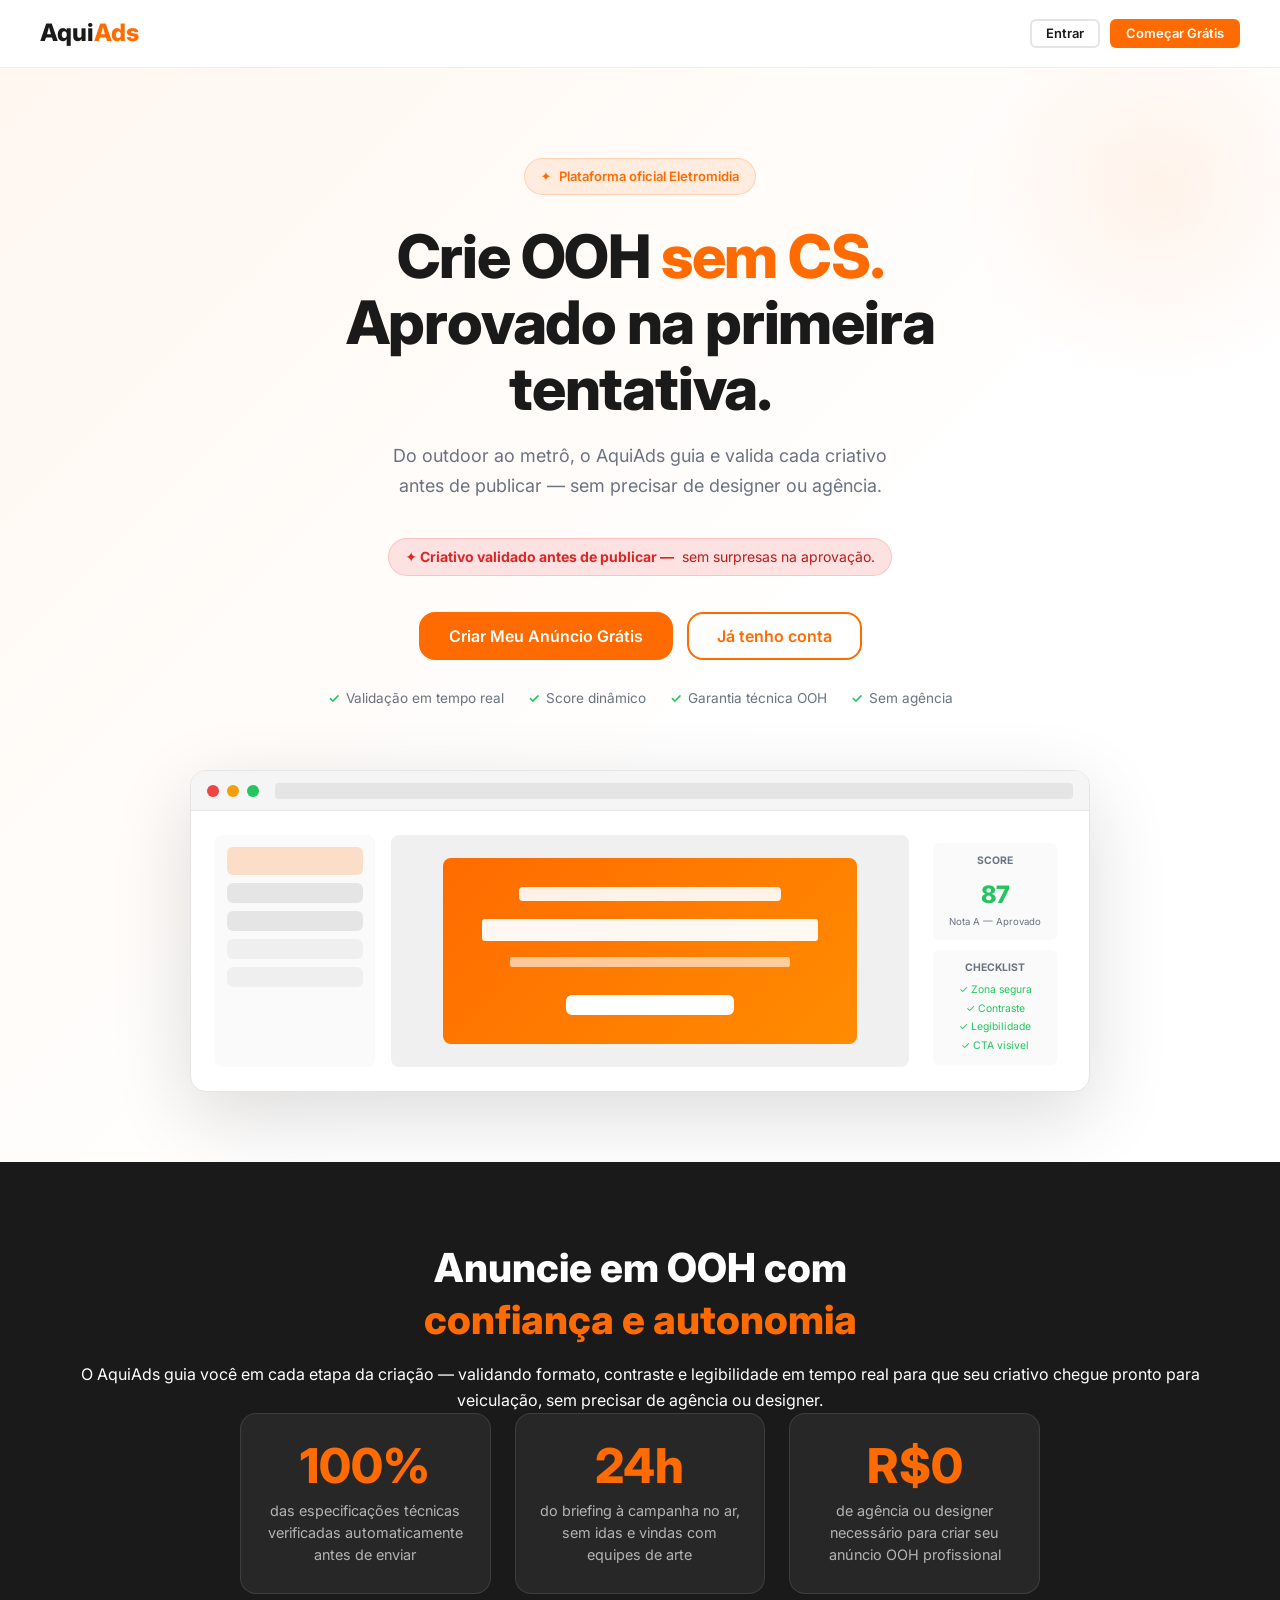
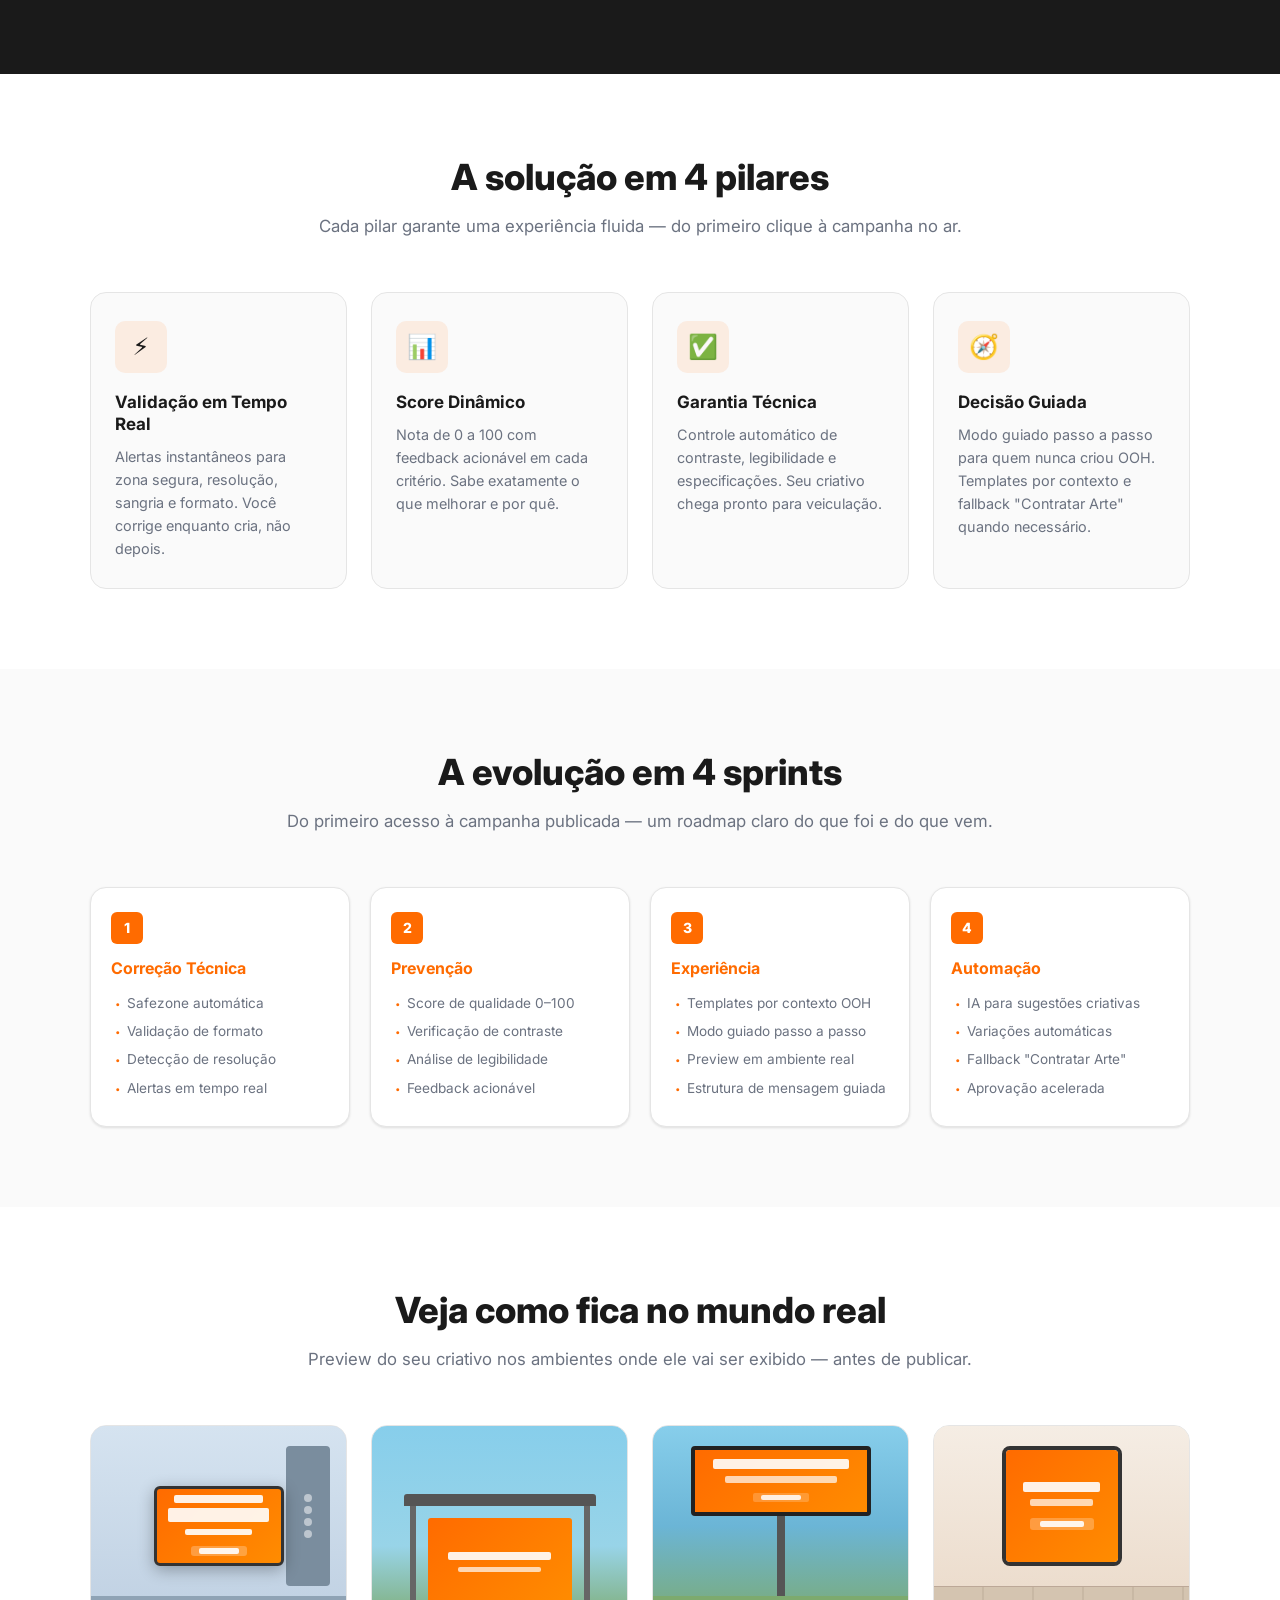
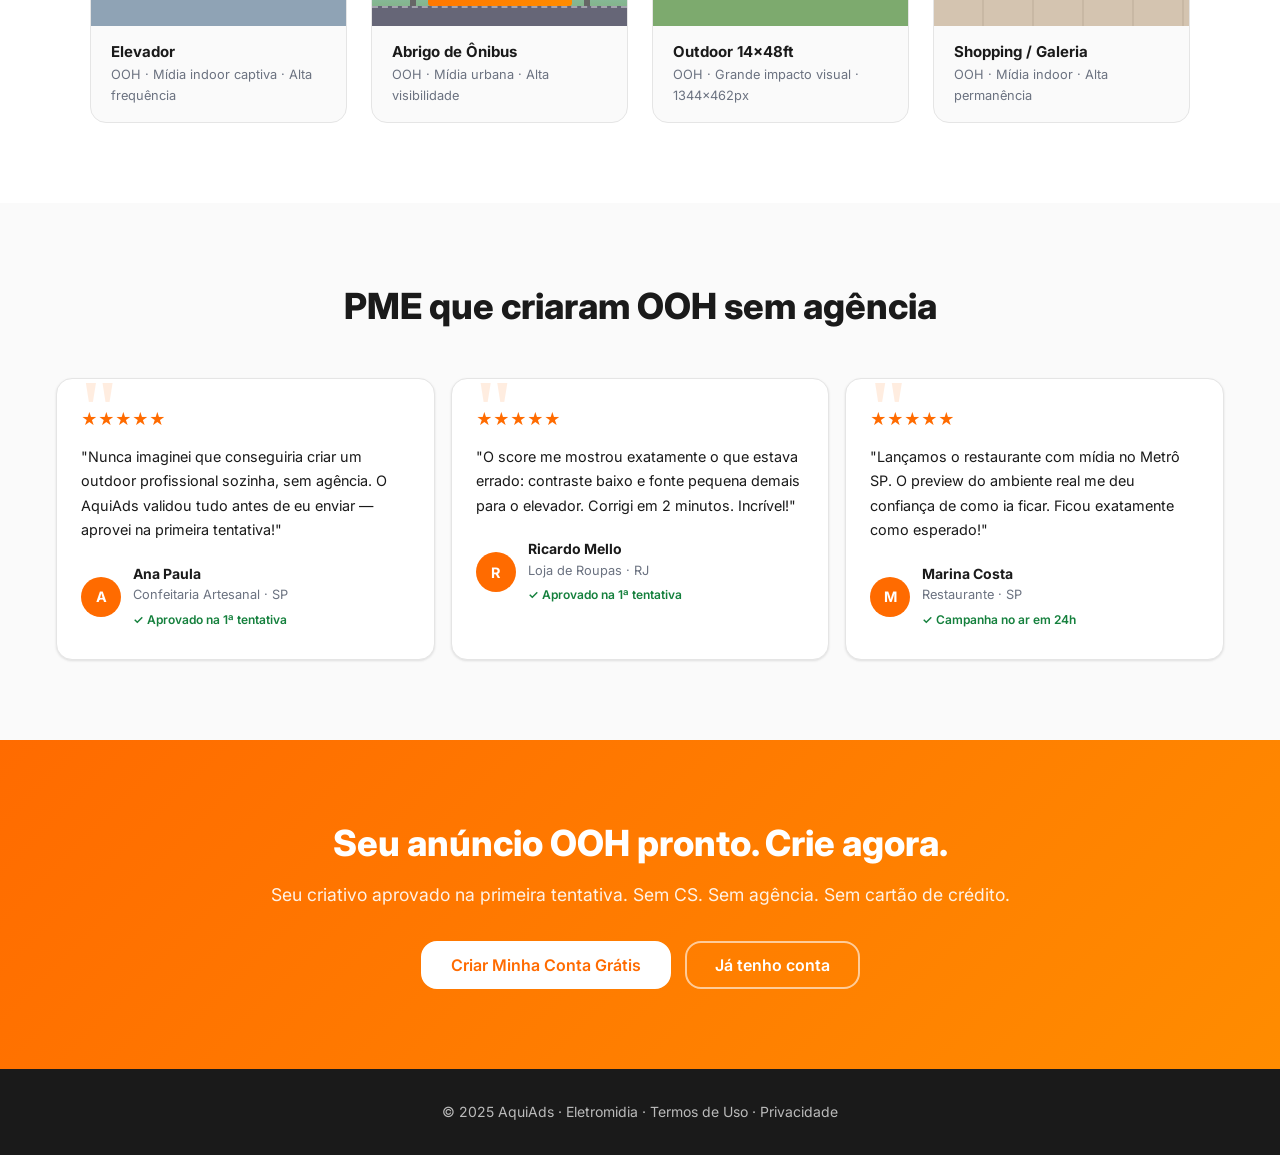
==== commit ac648dcc: "Remove internal 40% rework metric from landing page, focus on PME benefits https://claude.ai/code/se" ====
--- a/index.html
+++ b/index.html
@@ -3,22 +3,356 @@
 <head>
   <meta charset="UTF-8">
   <meta name="viewport" content="width=device-width, initial-scale=1.0">
-  <title>AquiAds — Crie Anúncios Profissionais</title>
+  <title>AquiAds — Crie OOH sem CS. Aprovado na primeira tentativa.</title>
   <link rel="stylesheet" href="assets/css/style.css">
   <style>
+    /* ===== NAV ===== */
     .landing-nav-btns { display:flex; gap:10px; align-items:center; }
     .already-logged  { display:none; }
-    .hero-trust { display:flex; align-items:center; justify-content:center; gap:24px; flex-wrap:wrap; margin-top:28px; font-size:0.85rem; color:var(--color-text-muted); }
-    .hero-trust span { display:flex; align-items:center; gap:6px; }
-    .testimonials { padding:60px 32px; background:var(--color-bg); }
-    .testimonials h2 { text-align:center; font-size:1.75rem; font-weight:800; margin-bottom:40px; }
-    .testimonial-card { background:#fff; border-radius:var(--radius-lg); padding:24px; border:1px solid var(--color-gray-light); }
-    .testimonial-stars { color:#FF6B00; font-size:1rem; margin-bottom:12px; }
-    .testimonial-text  { font-size:0.9rem; line-height:1.7; color:var(--color-text); margin-bottom:16px; }
-    .testimonial-author { display:flex; align-items:center; gap:10px; }
-    .testimonial-avatar { width:36px; height:36px; border-radius:50%; background:var(--color-primary); color:#fff; display:flex; align-items:center; justify-content:center; font-weight:700; font-size:0.875rem; }
-    .testimonial-name   { font-weight:600; font-size:0.875rem; }
-    .testimonial-role   { font-size:0.8rem; color:var(--color-text-muted); }
+
+    /* ===== HERO ===== */
+    .hero {
+      background: linear-gradient(135deg, #fff7f0 0%, #fff 60%);
+      padding: 90px 32px 70px; text-align: center; position: relative; overflow: hidden;
+    }
+    .hero::before {
+      content: ''; position: absolute; top: -80px; right: -80px;
+      width: 400px; height: 400px; border-radius: 50%;
+      background: radial-gradient(circle, rgba(255,107,0,0.08) 0%, transparent 70%);
+      pointer-events: none;
+    }
+    .hero-eyebrow {
+      display: inline-flex; align-items: center; gap: 8px;
+      background: rgba(255,107,0,0.1); color: var(--color-primary);
+      padding: 7px 16px; border-radius: 100px; font-size: 0.8125rem; font-weight: 600;
+      margin-bottom: 28px; border: 1px solid rgba(255,107,0,0.2);
+    }
+    .hero h1 {
+      font-size: clamp(2.25rem, 5.5vw, 3.75rem); font-weight: 800; line-height: 1.1;
+      max-width: 760px; margin: 0 auto 20px; letter-spacing: -0.02em;
+    }
+    .hero h1 span { color: var(--color-primary); }
+    .hero-subtitle {
+      font-size: 1.15rem; color: var(--color-text-muted); max-width: 560px;
+      margin: 0 auto 16px; line-height: 1.7;
+    }
+    .hero-stat-pill {
+      display: inline-flex; align-items: center; gap: 8px;
+      background: var(--color-error-bg); color: #DC2626;
+      border: 1px solid rgba(239,68,68,0.2); border-radius: 100px;
+      padding: 7px 16px; font-size: 0.875rem; font-weight: 700;
+      margin-bottom: 36px;
+    }
+    .hero-stat-pill span { font-weight: 400; color: #B91C1C; }
+    .hero-ctas { display: flex; align-items: center; justify-content: center; gap: 14px; flex-wrap: wrap; }
+    .hero-trust {
+      display: flex; align-items: center; justify-content: center; gap: 24px;
+      flex-wrap: wrap; margin-top: 28px; font-size: 0.85rem; color: var(--color-text-muted);
+    }
+    .hero-trust span { display: flex; align-items: center; gap: 6px; }
+    .hero-trust-check { color: var(--color-success); font-weight: 600; }
+
+    /* ===== PROBLEM SECTION ===== */
+    .problem-section {
+      padding: 80px 32px; background: #1A1A1A; color: #fff; text-align: center;
+    }
+    .problem-section h2 {
+      font-size: clamp(1.75rem, 3.5vw, 2.5rem); font-weight: 800; margin-bottom: 16px;
+    }
+    .problem-section h2 span { color: var(--color-primary); }
+    .problem-section > p {
+      font-size: 1.1rem; color: rgba(255,255,255,0.7); max-width: 560px;
+      margin: 0 auto 52px; line-height: 1.7;
+    }
+    .problem-stats {
+      display: grid; grid-template-columns: repeat(3, 1fr); gap: 24px;
+      max-width: 800px; margin: 0 auto;
+    }
+    .problem-stat {
+      background: rgba(255,255,255,0.06); border: 1px solid rgba(255,255,255,0.1);
+      border-radius: var(--radius-lg); padding: 28px 20px;
+    }
+    .problem-stat-num {
+      font-size: 3rem; font-weight: 800; color: var(--color-primary);
+      line-height: 1; margin-bottom: 10px;
+    }
+    .problem-stat p { font-size: 0.9rem; color: rgba(255,255,255,0.65); line-height: 1.5; }
+
+    /* ===== VALUE CARDS ===== */
+    .value-section { padding: 80px 32px; background: #fff; }
+    .value-section h2 {
+      text-align: center; font-size: clamp(1.75rem, 3.5vw, 2.25rem);
+      font-weight: 800; margin-bottom: 12px;
+    }
+    .value-section > .container > p {
+      text-align: center; color: var(--color-text-muted); margin-bottom: 52px;
+      font-size: 1.05rem;
+    }
+    .value-grid {
+      display: grid; grid-template-columns: repeat(auto-fit, minmax(240px, 1fr));
+      gap: 24px; max-width: 1100px; margin: 0 auto;
+    }
+    .value-card {
+      background: var(--color-bg); border-radius: var(--radius-lg);
+      border: 1px solid var(--color-gray-light); padding: 28px 24px;
+      transition: var(--transition); position: relative; overflow: hidden;
+    }
+    .value-card::before {
+      content: ''; position: absolute; top: 0; left: 0; right: 0; height: 3px;
+      background: linear-gradient(90deg, var(--color-primary), #FF8C00);
+      opacity: 0; transition: var(--transition);
+    }
+    .value-card:hover { box-shadow: var(--shadow-md); transform: translateY(-2px); }
+    .value-card:hover::before { opacity: 1; }
+    .value-icon {
+      width: 52px; height: 52px; border-radius: var(--radius-md);
+      background: rgba(255,107,0,0.1); display: flex; align-items: center;
+      justify-content: center; font-size: 1.5rem; margin-bottom: 18px;
+    }
+    .value-card h3 { font-size: 1.0625rem; font-weight: 700; margin-bottom: 10px; }
+    .value-card p { font-size: 0.9rem; color: var(--color-text-muted); line-height: 1.6; }
+
+    /* ===== SPRINTS SECTION ===== */
+    .sprints-section { padding: 80px 32px; background: var(--color-bg); }
+    .sprints-section h2 {
+      text-align: center; font-size: clamp(1.75rem, 3.5vw, 2.25rem);
+      font-weight: 800; margin-bottom: 12px;
+    }
+    .sprints-section > .container > p {
+      text-align: center; color: var(--color-text-muted); margin-bottom: 52px;
+      font-size: 1.05rem;
+    }
+    .sprints-grid {
+      display: grid; grid-template-columns: repeat(auto-fit, minmax(220px, 1fr));
+      gap: 20px; max-width: 1100px; margin: 0 auto;
+    }
+    .sprint-card {
+      background: #fff; border-radius: var(--radius-lg);
+      border: 1px solid var(--color-gray-light); padding: 24px 20px;
+      box-shadow: var(--shadow-sm); position: relative;
+    }
+    .sprint-num {
+      display: inline-flex; align-items: center; justify-content: center;
+      width: 32px; height: 32px; border-radius: var(--radius-sm);
+      background: var(--color-primary); color: #fff;
+      font-size: 0.875rem; font-weight: 800; margin-bottom: 14px;
+    }
+    .sprint-card h3 { font-size: 1rem; font-weight: 700; margin-bottom: 10px; color: var(--color-primary); }
+    .sprint-card ul { padding: 0; }
+    .sprint-card ul li {
+      font-size: 0.85rem; color: var(--color-text-muted); padding: 4px 0;
+      padding-left: 16px; position: relative; line-height: 1.5;
+    }
+    .sprint-card ul li::before {
+      content: '·'; position: absolute; left: 4px; color: var(--color-primary);
+      font-weight: 800; font-size: 1rem; top: 3px;
+    }
+
+    /* ===== OOH FORMATS SECTION ===== */
+    .ooh-formats-section { padding: 80px 32px; background: #fff; }
+    .ooh-formats-section h2 {
+      text-align: center; font-size: clamp(1.75rem, 3.5vw, 2.25rem);
+      font-weight: 800; margin-bottom: 12px;
+    }
+    .ooh-formats-section > .container > p {
+      text-align: center; color: var(--color-text-muted); margin-bottom: 52px;
+      font-size: 1.05rem;
+    }
+    .ooh-preview-grid {
+      display: grid; grid-template-columns: repeat(auto-fill, minmax(240px, 1fr));
+      gap: 24px; max-width: 1100px; margin: 0 auto;
+    }
+    .ooh-preview-card {
+      background: var(--color-bg); border-radius: var(--radius-lg);
+      border: 1px solid var(--color-gray-light); overflow: hidden;
+      transition: var(--transition);
+    }
+    .ooh-preview-card:hover { box-shadow: var(--shadow-md); border-color: var(--color-primary); }
+    .ooh-scene {
+      height: 200px; position: relative; display: flex;
+      align-items: center; justify-content: center; overflow: hidden;
+    }
+
+    /* Elevator scene */
+    .scene-elevator { background: linear-gradient(180deg, #C8D6E5 0%, #B0C4D8 100%); }
+    .elevator-walls {
+      position: absolute; inset: 0;
+      background: linear-gradient(180deg, #D5E3F0 0%, #BFD0E2 100%);
+    }
+    .elevator-floor {
+      position: absolute; bottom: 0; left: 0; right: 0; height: 30px;
+      background: #8FA3B5;
+    }
+    .elevator-panel-wrap {
+      position: absolute; right: 16px; top: 20px; bottom: 40px;
+      width: 44px; background: #7A8D9E; border-radius: 4px;
+      display: flex; flex-direction: column; align-items: center;
+      justify-content: center; gap: 4px; padding: 6px;
+    }
+    .elevator-btn-dot {
+      width: 8px; height: 8px; border-radius: 50%;
+      background: rgba(255,255,255,0.5);
+    }
+    .elevator-screen {
+      width: 130px; height: 80px; background: linear-gradient(135deg, #FF6B00, #FF8C00);
+      border-radius: 6px; border: 3px solid #333; position: relative; overflow: hidden;
+      box-shadow: 0 4px 16px rgba(0,0,0,0.3);
+    }
+    .elevator-screen .screen-text {
+      position: absolute; inset: 0; display: flex; flex-direction: column;
+      align-items: center; justify-content: center; gap: 3px; padding: 6px;
+    }
+    .screen-line { background: rgba(255,255,255,0.9); border-radius: 2px; }
+
+    /* Bus shelter scene */
+    .scene-shelter { background: linear-gradient(180deg, #87CEEB 0%, #98D4E8 60%, #7DAA6E 100%); }
+    .shelter-structure {
+      position: absolute; bottom: 20px; left: 50%; transform: translateX(-50%);
+      width: 180px;
+    }
+    .shelter-roof {
+      height: 12px; background: #555; border-radius: 3px 3px 0 0; margin: 0 -6px;
+    }
+    .shelter-posts {
+      display: flex; justify-content: space-between; height: 100px;
+    }
+    .shelter-post { width: 6px; background: #666; }
+    .shelter-panel {
+      position: absolute; left: 12px; right: 12px; top: 12px; bottom: 0;
+      background: linear-gradient(135deg, #FF6B00, #FF8C00);
+      border-radius: 3px; overflow: hidden; display: flex;
+      flex-direction: column; align-items: center; justify-content: center;
+      gap: 4px; padding: 8px;
+    }
+    .shelter-road {
+      position: absolute; bottom: 0; left: 0; right: 0; height: 20px;
+      background: #667; border-top: 2px dashed rgba(255,255,255,0.4);
+    }
+
+    /* Outdoor scene */
+    .scene-outdoor { background: linear-gradient(180deg, #87CEEB 0%, #6BB5D6 50%, #7DAA6E 100%); }
+    .outdoor-pole {
+      position: absolute; bottom: 30px; left: 50%; transform: translateX(-50%);
+      width: 8px; height: 100px; background: #555;
+    }
+    .outdoor-board {
+      position: absolute; top: 20px; left: 50%; transform: translateX(-50%);
+      width: 180px; height: 70px; background: #333;
+      border-radius: 4px; border: 4px solid #222; overflow: hidden;
+    }
+    .outdoor-creative {
+      width: 100%; height: 100%;
+      background: linear-gradient(135deg, #FF6B00, #FF8C00);
+      display: flex; flex-direction: column; align-items: center;
+      justify-content: center; gap: 4px; padding: 6px;
+    }
+    .outdoor-ground {
+      position: absolute; bottom: 0; left: 0; right: 0; height: 30px;
+      background: #7DAA6E;
+    }
+
+    /* Shopping scene */
+    .scene-shopping { background: linear-gradient(180deg, #F0E8DC 0%, #E8D8C4 100%); }
+    .shopping-corridor {
+      position: absolute; inset: 0;
+      background: linear-gradient(180deg, #F5EDE4 0%, #EAD9C8 100%);
+    }
+    .shopping-floor-tiles {
+      position: absolute; bottom: 0; left: 0; right: 0; height: 40px;
+      background: repeating-linear-gradient(90deg, #D4C4B0 0px, #D4C4B0 48px, #C8B8A4 48px, #C8B8A4 50px);
+      border-top: 1px solid #BCA898;
+    }
+    .shopping-screen {
+      position: absolute; top: 20px; left: 50%; transform: translateX(-50%);
+      width: 120px; height: 120px; background: #1A1A1A;
+      border-radius: 8px; border: 4px solid #333;
+      display: flex; align-items: center; justify-content: center; overflow: hidden;
+    }
+    .shopping-creative {
+      width: 100%; height: 100%;
+      background: linear-gradient(135deg, #FF6B00, #FF8C00);
+      display: flex; flex-direction: column; align-items: center;
+      justify-content: center; gap: 4px; padding: 8px;
+    }
+
+    .ooh-preview-info { padding: 16px 20px; }
+    .ooh-preview-info h4 { font-size: 0.9375rem; font-weight: 700; margin-bottom: 4px; }
+    .ooh-preview-info p { font-size: 0.8rem; color: var(--color-text-muted); }
+
+    /* ===== TESTIMONIALS ===== */
+    .testimonials { padding: 80px 32px; background: var(--color-bg); }
+    .testimonials h2 {
+      text-align: center; font-size: clamp(1.75rem, 3.5vw, 2.25rem);
+      font-weight: 800; margin-bottom: 48px;
+    }
+    .testimonial-card {
+      background: #fff; border-radius: var(--radius-lg); padding: 28px 24px;
+      border: 1px solid var(--color-gray-light); box-shadow: var(--shadow-sm);
+      position: relative;
+    }
+    .testimonial-card::before {
+      content: '"'; position: absolute; top: -10px; left: 20px;
+      font-size: 5rem; line-height: 1; color: rgba(255,107,0,0.12);
+      font-family: Georgia, serif; font-weight: 900; pointer-events: none;
+    }
+    .testimonial-stars { color: #FF6B00; font-size: 1rem; margin-bottom: 12px; }
+    .testimonial-text  { font-size: 0.9rem; line-height: 1.7; color: var(--color-text); margin-bottom: 20px; position: relative; z-index: 1; }
+    .testimonial-author { display: flex; align-items: center; gap: 12px; }
+    .testimonial-avatar {
+      width: 40px; height: 40px; border-radius: 50%; background: var(--color-primary);
+      color: #fff; display: flex; align-items: center; justify-content: center;
+      font-weight: 700; font-size: 0.9rem; flex-shrink: 0;
+    }
+    .testimonial-name   { font-weight: 700; font-size: 0.875rem; }
+    .testimonial-role   { font-size: 0.8rem; color: var(--color-text-muted); }
+    .testimonial-result {
+      display: inline-flex; align-items: center; gap: 6px; margin-top: 4px;
+      font-size: 0.75rem; color: #15803D; font-weight: 600;
+    }
+
+    /* ===== HERO MOCKUP ===== */
+    .hero-mockup { max-width: 900px; margin: 60px auto 0; position: relative; }
+    .hero-mockup-inner {
+      background: #fff; border-radius: 16px; box-shadow: 0 24px 80px rgba(0,0,0,0.14);
+      overflow: hidden; border: 1px solid var(--color-gray-light);
+    }
+    .hero-mockup-bar {
+      height: 40px; background: #F5F5F5; border-bottom: 1px solid var(--color-gray-light);
+      display: flex; align-items: center; padding: 0 16px; gap: 8px;
+    }
+    .hero-mockup-dot { width: 12px; height: 12px; border-radius: 50%; }
+    .hero-mockup-content { padding: 24px; height: 280px; display: flex; gap: 16px; }
+    .hero-mockup-sidebar {
+      width: 160px; background: var(--color-bg); border-radius: 8px; padding: 12px;
+      display: flex; flex-direction: column; gap: 8px;
+    }
+    .hero-mockup-sidebar-item { height: 28px; background: var(--color-gray-light); border-radius: 6px; }
+    .hero-mockup-sidebar-item:first-child { background: rgba(255,107,0,0.2); }
+    .hero-mockup-canvas-area {
+      flex: 1; background: #F0F0F0; border-radius: 8px;
+      display: flex; align-items: center; justify-content: center;
+    }
+    .hero-mockup-canvas-inner {
+      width: 80%; height: 80%; background: linear-gradient(135deg, #FF6B00, #FF8C00);
+      border-radius: 8px; display: flex; flex-direction: column; align-items: center;
+      justify-content: center; gap: 8px; padding: 20px;
+    }
+    .hero-mockup-canvas-inner div { background: rgba(255,255,255,0.9); border-radius: 4px; }
+
+    /* ===== RESPONSIVE ===== */
+    @media (max-width: 768px) {
+      .problem-stats { grid-template-columns: 1fr; max-width: 340px; }
+      .hero { padding: 60px 20px 48px; }
+      .problem-section, .value-section, .sprints-section, .ooh-formats-section,
+      .testimonials { padding: 56px 20px; }
+      .hero-mockup-content { height: auto; flex-wrap: wrap; }
+      .hero-mockup { margin-top: 36px; }
+    }
+    @media (max-width: 640px) {
+      .hero h1 { font-size: 2rem; }
+      .hero-mockup-sidebar { display: none; }
+      .hero-mockup-content { height: 180px; }
+    }
   </style>
 </head>
 <body>
@@ -43,17 +377,20 @@
     <div class="hero-eyebrow">
       <span>✦</span> Plataforma oficial Eletromidia
     </div>
-    <h1>Crie anúncios profissionais<br>sem precisar de designer</h1>
-    <p>Do outdoor ao Instagram, a plataforma AquiAds guia sua empresa na criação de criativos validados e prontos para veiculação em qualquer mídia.</p>
+    <h1>Crie OOH <span>sem CS.</span><br>Aprovado na primeira tentativa.</h1>
+    <p class="hero-subtitle">Do outdoor ao metrô, o AquiAds guia e valida cada criativo antes de publicar — sem precisar de designer ou agência.</p>
+    <div class="hero-stat-pill">
+      ✦ Criativo validado antes de publicar — <span>sem surpresas na aprovação.</span>
+    </div>
     <div class="hero-ctas">
       <button class="btn btn--primary btn--lg" onclick="openAuthModal('register')">Criar Meu Anúncio Grátis</button>
       <button class="btn btn--secondary btn--lg" onclick="openAuthModal('login')">Já tenho conta</button>
     </div>
     <div class="hero-trust">
-      <span>✓ Sem necessidade de design</span>
-      <span>✓ Validação automática</span>
-      <span>✓ OOH e Digital</span>
-      <span>✓ Aprovação rápida</span>
+      <span><span class="hero-trust-check">✓</span> Validação em tempo real</span>
+      <span><span class="hero-trust-check">✓</span> Score dinâmico</span>
+      <span><span class="hero-trust-check">✓</span> Garantia técnica OOH</span>
+      <span><span class="hero-trust-check">✓</span> Sem agência</span>
     </div>
 
     <!-- App mockup -->
@@ -84,14 +421,15 @@
           <div style="width:140px;display:flex;flex-direction:column;gap:10px;padding:8px;">
             <div style="background:var(--color-bg);border-radius:6px;padding:10px;">
               <div style="font-size:0.65rem;font-weight:700;color:var(--color-text-muted);margin-bottom:6px;">SCORE</div>
-              <div style="font-size:1.5rem;font-weight:800;color:#22C55E;">82</div>
-              <div style="font-size:0.6rem;color:var(--color-text-muted);">Nota B</div>
+              <div style="font-size:1.5rem;font-weight:800;color:#22C55E;">87</div>
+              <div style="font-size:0.6rem;color:var(--color-text-muted);">Nota A — Aprovado</div>
             </div>
             <div style="background:var(--color-bg);border-radius:6px;padding:10px;font-size:0.65rem;">
               <div style="font-weight:700;margin-bottom:6px;color:var(--color-text-muted);">CHECKLIST</div>
               <div style="color:#22C55E;margin-bottom:2px;">✓ Zona segura</div>
               <div style="color:#22C55E;margin-bottom:2px;">✓ Contraste</div>
-              <div style="color:#F59E0B;">⚠ CTA</div>
+              <div style="color:#22C55E;margin-bottom:2px;">✓ Legibilidade</div>
+              <div style="color:#22C55E;">✓ CTA visível</div>
             </div>
           </div>
         </div>
@@ -99,71 +437,209 @@
     </div>
   </section>
 
-  <!-- COMO FUNCIONA -->
-  <section class="how-it-works">
+  <!-- BENEFÍCIOS -->
+  <section class="problem-section">
     <div class="container">
-      <h2>Como funciona?</h2>
-      <div class="steps-grid">
-        <div class="step-card">
-          <div class="step-number">1</div>
-          <h3>Escolha um Template</h3>
-          <p>Selecione um modelo pronto pelo objetivo do seu anúncio: awareness, promoção, lançamento e mais.</p>
-        </div>
-        <div class="step-card">
-          <div class="step-number">2</div>
-          <h3>Personalize o Criativo</h3>
-          <p>Adicione textos, imagens e seu logo. Nosso editor visual guia você em cada passo.</p>
-        </div>
-        <div class="step-card">
-          <div class="step-number">3</div>
-          <h3>Valide com IA</h3>
-          <p>Receba um score de qualidade e sugestões automáticas para melhorar o impacto do seu anúncio.</p>
-        </div>
-        <div class="step-card">
-          <div class="step-number">4</div>
-          <h3>Envie para Aprovação</h3>
-          <p>Com um clique, envie seu criativo para a equipe da Eletromidia. Acompanhe o status pelo painel.</p>
+      <h2>Anuncie em OOH com<br><span>confiança e autonomia</span></h2>
+      <p>O AquiAds guia você em cada etapa da criação — validando formato, contraste e legibilidade em tempo real para que seu criativo chegue pronto para veiculação, sem precisar de agência ou designer.</p>
+      <div class="problem-stats">
+        <div class="problem-stat">
+          <div class="problem-stat-num">100%</div>
+          <p>das especificações técnicas verificadas automaticamente antes de enviar</p>
+        </div>
+        <div class="problem-stat">
+          <div class="problem-stat-num">24h</div>
+          <p>do briefing à campanha no ar, sem idas e vindas com equipes de arte</p>
+        </div>
+        <div class="problem-stat">
+          <div class="problem-stat-num">R$0</div>
+          <p>de agência ou designer necessário para criar seu anúncio OOH profissional</p>
         </div>
       </div>
     </div>
   </section>
 
-  <!-- FORMATOS -->
-  <section class="formats-section">
+  <!-- SOLUÇÃO — 4 PILARES -->
+  <section class="value-section">
     <div class="container">
-      <h2>Todos os formatos da Eletromidia</h2>
-      <p>Crie para Digital e OOH — outdoor, metrô, aeroporto, Instagram e muito mais.</p>
-      <div class="formats-grid">
-        <div class="format-card">
-          <div class="format-preview" style="width:120px;height:42px;"></div>
-          <h4>Outdoor 14×48ft</h4>
-          <p>OOH · 1344×462px</p>
-        </div>
-        <div class="format-card">
-          <div class="format-preview" style="width:80px;height:40px;"></div>
-          <h4>Painel 6×3m</h4>
-          <p>OOH · 1200×600px</p>
-        </div>
-        <div class="format-card">
-          <div class="format-preview" style="width:100px;height:56px;"></div>
-          <h4>Metrô SP / RJ</h4>
-          <p>OOH · 1920×1080px</p>
-        </div>
-        <div class="format-card">
-          <div class="format-preview" style="width:60px;height:60px;"></div>
-          <h4>Feed Instagram</h4>
-          <p>Digital · 1080×1080px</p>
-        </div>
-        <div class="format-card">
-          <div class="format-preview" style="width:34px;height:60px;"></div>
-          <h4>Story 1080×1920</h4>
-          <p>Digital · Stories</p>
-        </div>
-        <div class="format-card">
-          <div class="format-preview" style="width:90px;height:30px;"></div>
-          <h4>Leaderboard 728×90</h4>
-          <p>Digital · Banner</p>
-        </div>
+      <h2>A solução em 4 pilares</h2>
+      <p>Cada pilar garante uma experiência fluida — do primeiro clique à campanha no ar.</p>
+      <div class="value-grid">
+        <div class="value-card">
+          <div class="value-icon">⚡</div>
+          <h3>Validação em Tempo Real</h3>
+          <p>Alertas instantâneos para zona segura, resolução, sangria e formato. Você corrige enquanto cria, não depois.</p>
+        </div>
+        <div class="value-card">
+          <div class="value-icon">📊</div>
+          <h3>Score Dinâmico</h3>
+          <p>Nota de 0 a 100 com feedback acionável em cada critério. Sabe exatamente o que melhorar e por quê.</p>
+        </div>
+        <div class="value-card">
+          <div class="value-icon">✅</div>
+          <h3>Garantia Técnica</h3>
+          <p>Controle automático de contraste, legibilidade e especificações. Seu criativo chega pronto para veiculação.</p>
+        </div>
+        <div class="value-card">
+          <div class="value-icon">🧭</div>
+          <h3>Decisão Guiada</h3>
+          <p>Modo guiado passo a passo para quem nunca criou OOH. Templates por contexto e fallback "Contratar Arte" quando necessário.</p>
+        </div>
+      </div>
+    </div>
+  </section>
+
+  <!-- SPRINTS — ROADMAP -->
+  <section class="sprints-section">
+    <div class="container">
+      <h2>A evolução em 4 sprints</h2>
+      <p>Do primeiro acesso à campanha publicada — um roadmap claro do que foi e do que vem.</p>
+      <div class="sprints-grid">
+        <div class="sprint-card">
+          <div class="sprint-num">1</div>
+          <h3>Correção Técnica</h3>
+          <ul>
+            <li>Safezone automática</li>
+            <li>Validação de formato</li>
+            <li>Detecção de resolução</li>
+            <li>Alertas em tempo real</li>
+          </ul>
+        </div>
+        <div class="sprint-card">
+          <div class="sprint-num">2</div>
+          <h3>Prevenção</h3>
+          <ul>
+            <li>Score de qualidade 0–100</li>
+            <li>Verificação de contraste</li>
+            <li>Análise de legibilidade</li>
+            <li>Feedback acionável</li>
+          </ul>
+        </div>
+        <div class="sprint-card">
+          <div class="sprint-num">3</div>
+          <h3>Experiência</h3>
+          <ul>
+            <li>Templates por contexto OOH</li>
+            <li>Modo guiado passo a passo</li>
+            <li>Preview em ambiente real</li>
+            <li>Estrutura de mensagem guiada</li>
+          </ul>
+        </div>
+        <div class="sprint-card">
+          <div class="sprint-num">4</div>
+          <h3>Automação</h3>
+          <ul>
+            <li>IA para sugestões criativas</li>
+            <li>Variações automáticas</li>
+            <li>Fallback "Contratar Arte"</li>
+            <li>Aprovação acelerada</li>
+          </ul>
+        </div>
+      </div>
+    </div>
+  </section>
+
+  <!-- FORMATOS OOH COM PREVIEW VISUAL -->
+  <section class="ooh-formats-section">
+    <div class="container">
+      <h2>Veja como fica no mundo real</h2>
+      <p>Preview do seu criativo nos ambientes onde ele vai ser exibido — antes de publicar.</p>
+      <div class="ooh-preview-grid">
+
+        <!-- ELEVADOR -->
+        <div class="ooh-preview-card">
+          <div class="ooh-scene scene-elevator">
+            <div class="elevator-walls"></div>
+            <div class="elevator-floor"></div>
+            <div class="elevator-panel-wrap">
+              <div class="elevator-btn-dot"></div>
+              <div class="elevator-btn-dot"></div>
+              <div class="elevator-btn-dot"></div>
+              <div class="elevator-btn-dot"></div>
+            </div>
+            <div class="elevator-screen">
+              <div class="screen-text">
+                <div class="screen-line" style="width:80%;height:8px;margin-bottom:2px;"></div>
+                <div class="screen-line" style="width:90%;height:14px;margin-bottom:4px;"></div>
+                <div class="screen-line" style="width:60%;height:6px;margin-bottom:8px;"></div>
+                <div style="background:rgba(255,255,255,0.25);border-radius:3px;padding:2px 8px;">
+                  <div class="screen-line" style="width:40px;height:6px;background:rgba(255,255,255,0.9);"></div>
+                </div>
+              </div>
+            </div>
+          </div>
+          <div class="ooh-preview-info">
+            <h4>Elevador</h4>
+            <p>OOH · Mídia indoor captiva · Alta frequência</p>
+          </div>
+        </div>
+
+        <!-- ABRIGO DE ONIBUS -->
+        <div class="ooh-preview-card">
+          <div class="ooh-scene scene-shelter">
+            <div class="shelter-road"></div>
+            <div class="shelter-structure">
+              <div class="shelter-roof"></div>
+              <div class="shelter-posts">
+                <div class="shelter-post"></div>
+                <div style="flex:1;position:relative;">
+                  <div class="shelter-panel">
+                    <div class="screen-line" style="width:80%;height:8px;margin-bottom:3px;background:rgba(255,255,255,0.9);"></div>
+                    <div class="screen-line" style="width:65%;height:5px;background:rgba(255,255,255,0.7);"></div>
+                  </div>
+                </div>
+                <div class="shelter-post"></div>
+              </div>
+            </div>
+          </div>
+          <div class="ooh-preview-info">
+            <h4>Abrigo de Ônibus</h4>
+            <p>OOH · Mídia urbana · Alta visibilidade</p>
+          </div>
+        </div>
+
+        <!-- OUTDOOR -->
+        <div class="ooh-preview-card">
+          <div class="ooh-scene scene-outdoor">
+            <div class="outdoor-ground"></div>
+            <div class="outdoor-pole"></div>
+            <div class="outdoor-board">
+              <div class="outdoor-creative">
+                <div class="screen-line" style="width:85%;height:10px;background:rgba(255,255,255,0.9);margin-bottom:3px;"></div>
+                <div class="screen-line" style="width:70%;height:7px;background:rgba(255,255,255,0.7);margin-bottom:6px;"></div>
+                <div style="background:rgba(255,255,255,0.2);border-radius:2px;padding:2px 8px;">
+                  <div class="screen-line" style="width:40px;height:5px;background:rgba(255,255,255,0.85);"></div>
+                </div>
+              </div>
+            </div>
+          </div>
+          <div class="ooh-preview-info">
+            <h4>Outdoor 14×48ft</h4>
+            <p>OOH · Grande impacto visual · 1344×462px</p>
+          </div>
+        </div>
+
+        <!-- SHOPPING -->
+        <div class="ooh-preview-card">
+          <div class="ooh-scene scene-shopping">
+            <div class="shopping-corridor"></div>
+            <div class="shopping-floor-tiles"></div>
+            <div class="shopping-screen">
+              <div class="shopping-creative">
+                <div class="screen-line" style="width:80%;height:10px;background:rgba(255,255,255,0.9);margin-bottom:3px;"></div>
+                <div class="screen-line" style="width:65%;height:7px;background:rgba(255,255,255,0.7);margin-bottom:8px;"></div>
+                <div style="background:rgba(255,255,255,0.25);border-radius:3px;padding:3px 10px;">
+                  <div class="screen-line" style="width:44px;height:6px;background:rgba(255,255,255,0.9);"></div>
+                </div>
+              </div>
+            </div>
+          </div>
+          <div class="ooh-preview-info">
+            <h4>Shopping / Galeria</h4>
+            <p>OOH · Mídia indoor · Alta permanência</p>
+          </div>
+        </div>
+
       </div>
     </div>
   </section>
@@ -171,30 +647,42 @@
   <!-- DEPOIMENTOS -->
   <section class="testimonials">
     <div class="container">
-      <h2>O que dizem nossos clientes</h2>
+      <h2>PME que criaram OOH sem agência</h2>
       <div class="grid-3">
         <div class="testimonial-card">
           <div class="testimonial-stars">★★★★★</div>
-          <p class="testimonial-text">"Nunca imaginei que conseguiria criar um outdoor profissional sozinha. O AquiAds me guiou em cada etapa!"</p>
+          <p class="testimonial-text">"Nunca imaginei que conseguiria criar um outdoor profissional sozinha, sem agência. O AquiAds validou tudo antes de eu enviar — aprovei na primeira tentativa!"</p>
           <div class="testimonial-author">
             <div class="testimonial-avatar">A</div>
-            <div><div class="testimonial-name">Ana Paula</div><div class="testimonial-role">Confeitaria Artesanal · SP</div></div>
+            <div>
+              <div class="testimonial-name">Ana Paula</div>
+              <div class="testimonial-role">Confeitaria Artesanal · SP</div>
+              <div class="testimonial-result">✓ Aprovado na 1ª tentativa</div>
+            </div>
           </div>
         </div>
         <div class="testimonial-card">
           <div class="testimonial-stars">★★★★★</div>
-          <p class="testimonial-text">"O score de qualidade me ajudou a entender o que faltava no meu anúncio. Aprovado na primeira tentativa!"</p>
+          <p class="testimonial-text">"O score me mostrou exatamente o que estava errado: contraste baixo e fonte pequena demais para o elevador. Corrigi em 2 minutos. Incrível!"</p>
           <div class="testimonial-author">
             <div class="testimonial-avatar">R</div>
-            <div><div class="testimonial-name">Ricardo</div><div class="testimonial-role">Loja de Roupas · RJ</div></div>
+            <div>
+              <div class="testimonial-name">Ricardo Mello</div>
+              <div class="testimonial-role">Loja de Roupas · RJ</div>
+              <div class="testimonial-result">✓ Aprovado na 1ª tentativa</div>
+            </div>
           </div>
         </div>
         <div class="testimonial-card">
           <div class="testimonial-stars">★★★★★</div>
-          <p class="testimonial-text">"Usamos para o lançamento do nosso restaurante. A mídia no Metrô SP ficou incrível e sem precisar de agência!"</p>
+          <p class="testimonial-text">"Lançamos o restaurante com mídia no Metrô SP. O preview do ambiente real me deu confiança de como ia ficar. Ficou exatamente como esperado!"</p>
           <div class="testimonial-author">
             <div class="testimonial-avatar">M</div>
-            <div><div class="testimonial-name">Marina</div><div class="testimonial-role">Restaurante · SP</div></div>
+            <div>
+              <div class="testimonial-name">Marina Costa</div>
+              <div class="testimonial-role">Restaurante · SP</div>
+              <div class="testimonial-result">✓ Campanha no ar em 24h</div>
+            </div>
           </div>
         </div>
       </div>
@@ -204,10 +692,10 @@
   <!-- CTA FINAL -->
   <section class="cta-section">
     <div class="container">
-      <h2>Comece grátis agora</h2>
-      <p>Crie seu primeiro anúncio em minutos. Sem cartão de crédito.</p>
+      <h2>Seu anúncio OOH pronto. Crie agora.</h2>
+      <p>Seu criativo aprovado na primeira tentativa. Sem CS. Sem agência. Sem cartão de crédito.</p>
       <div class="hero-ctas">
-        <button class="btn btn--primary btn--lg" onclick="openAuthModal('register')">Criar Minha Conta</button>
+        <button class="btn btn--primary btn--lg" onclick="openAuthModal('register')">Criar Minha Conta Grátis</button>
         <button class="btn btn--secondary btn--lg" onclick="openAuthModal('login')">Já tenho conta</button>
       </div>
     </div>
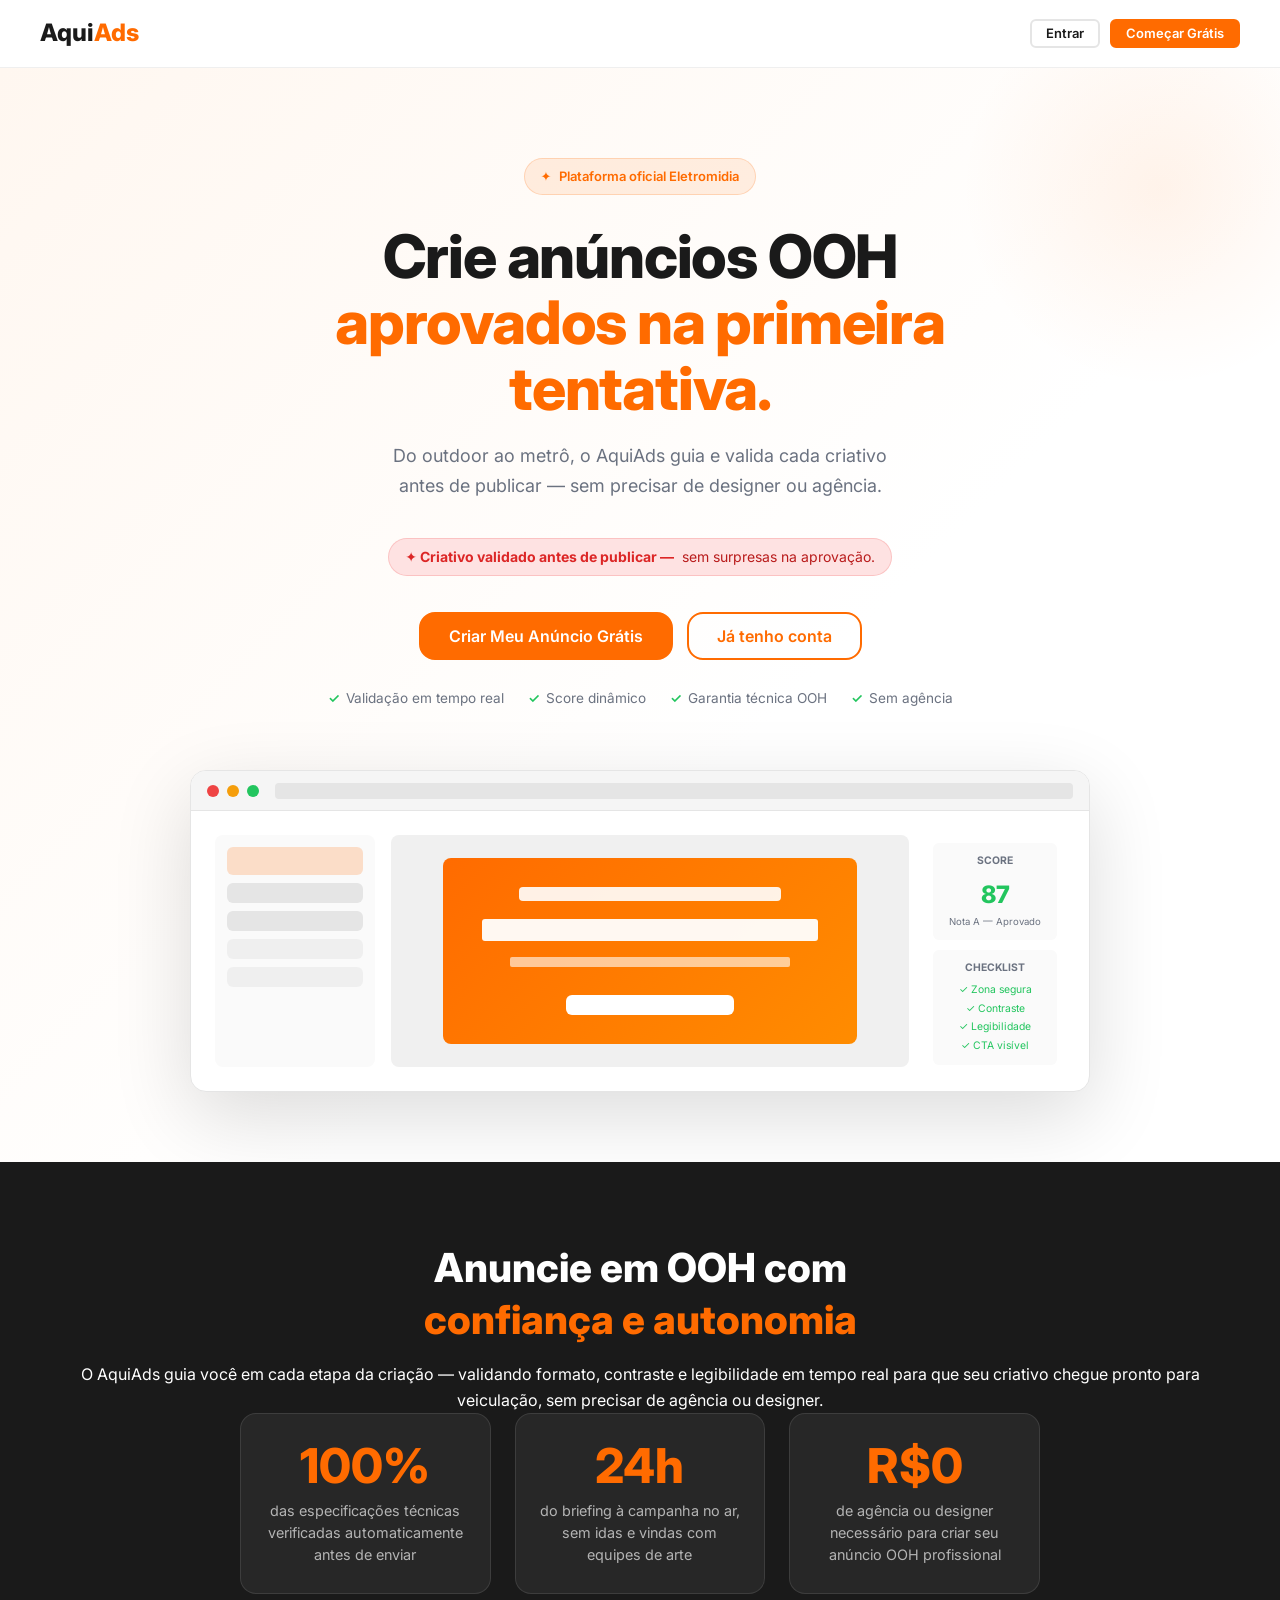
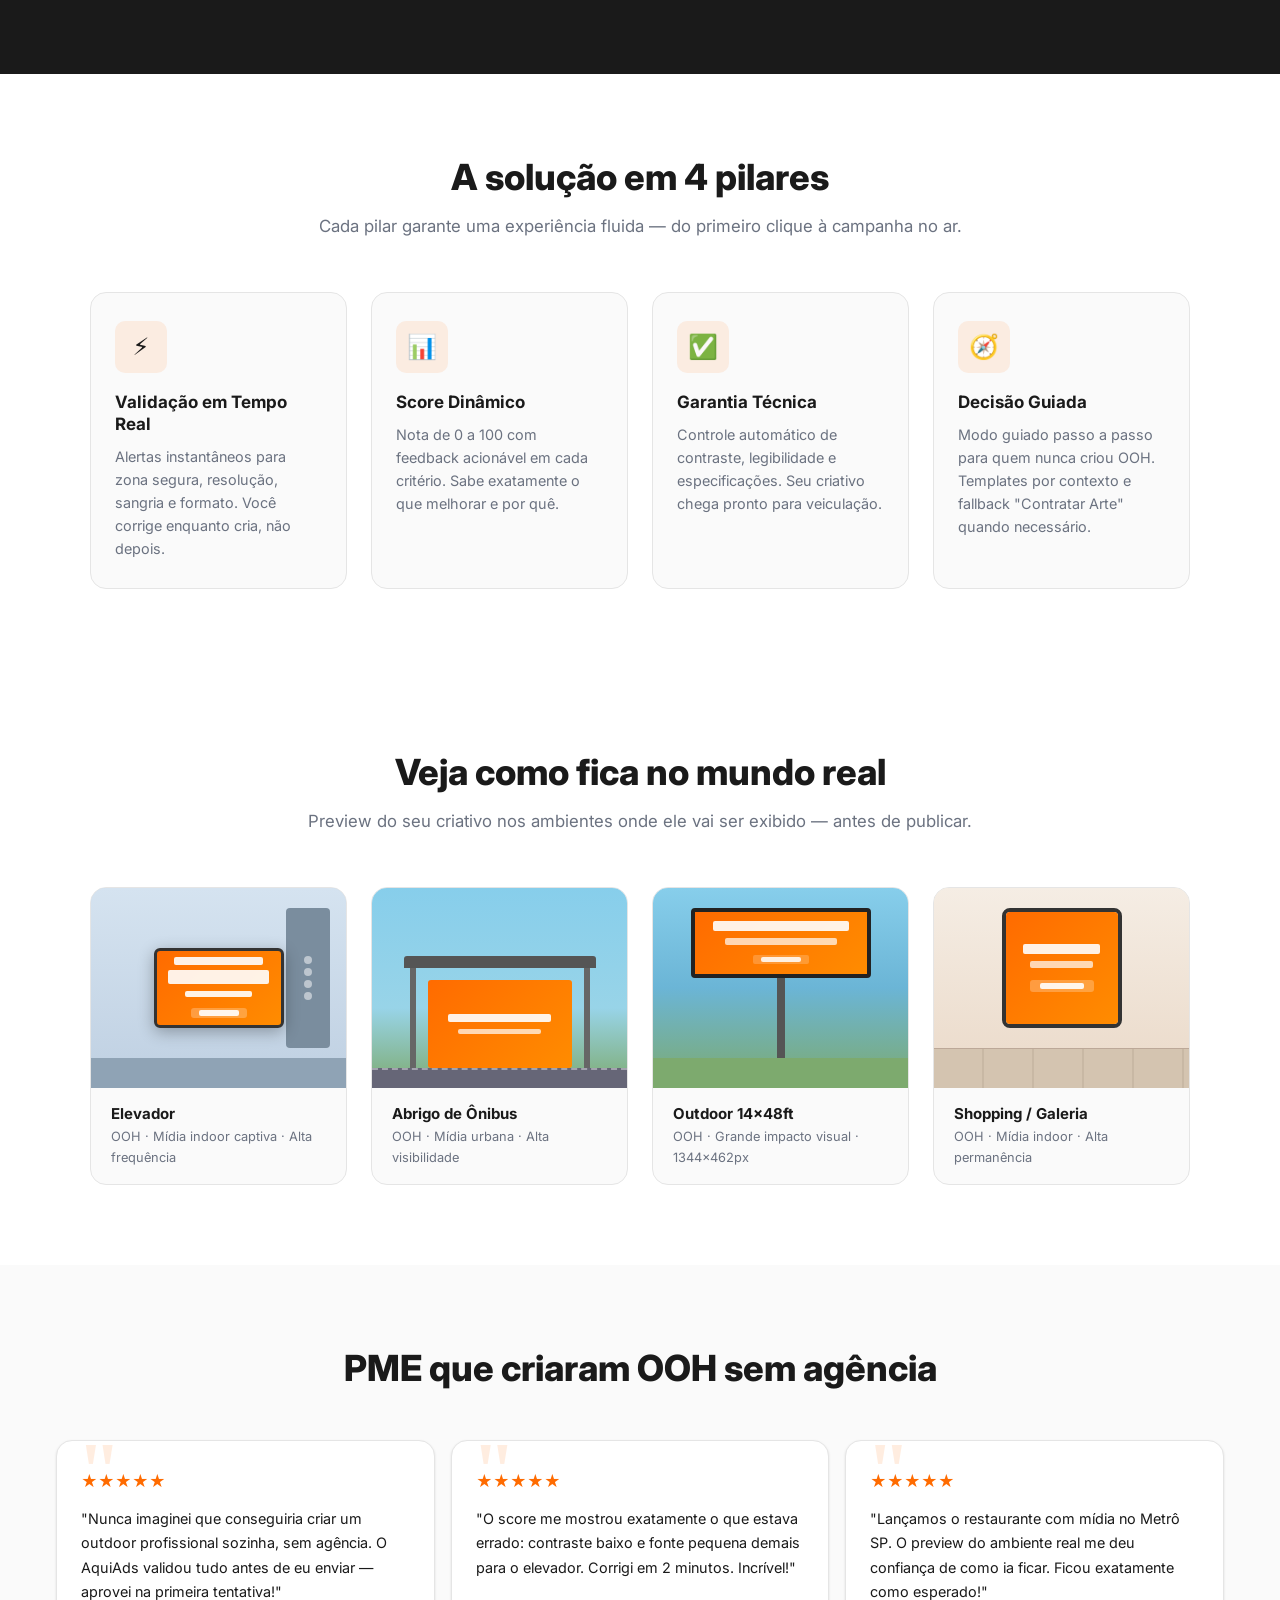
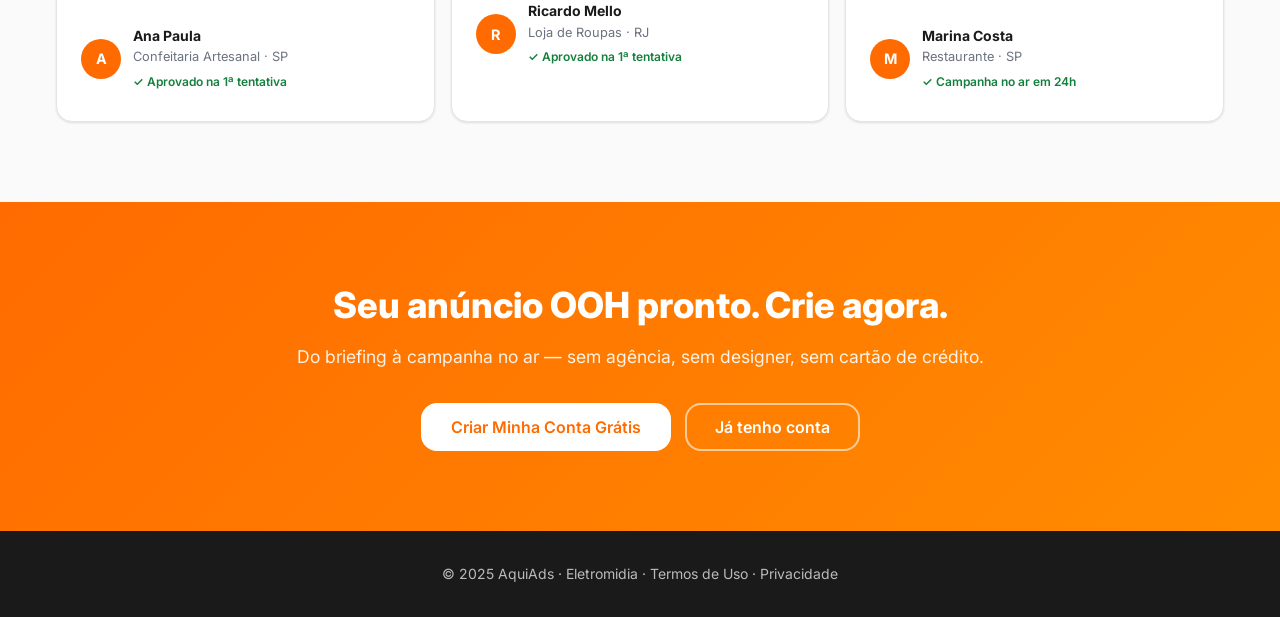
==== commit d8a7c108: "Fix landing page (remove sprints/CS), fix AI apply bugs - Remove 'sprints' and 'sem CS' from landing" ====
--- a/index.html
+++ b/index.html
@@ -3,7 +3,7 @@
 <head>
   <meta charset="UTF-8">
   <meta name="viewport" content="width=device-width, initial-scale=1.0">
-  <title>AquiAds — Crie OOH sem CS. Aprovado na primeira tentativa.</title>
+  <title>AquiAds — Crie anúncios OOH profissionais. Sem agência.</title>
   <link rel="stylesheet" href="assets/css/style.css">
   <style>
     /* ===== NAV ===== */
@@ -377,7 +377,7 @@
     <div class="hero-eyebrow">
       <span>✦</span> Plataforma oficial Eletromidia
     </div>
-    <h1>Crie OOH <span>sem CS.</span><br>Aprovado na primeira tentativa.</h1>
+    <h1>Crie anúncios OOH<br><span>aprovados na primeira tentativa.</span></h1>
     <p class="hero-subtitle">Do outdoor ao metrô, o AquiAds guia e valida cada criativo antes de publicar — sem precisar de designer ou agência.</p>
     <div class="hero-stat-pill">
       ✦ Criativo validado antes de publicar — <span>sem surpresas na aprovação.</span>
@@ -489,55 +489,6 @@
     </div>
   </section>
 
-  <!-- SPRINTS — ROADMAP -->
-  <section class="sprints-section">
-    <div class="container">
-      <h2>A evolução em 4 sprints</h2>
-      <p>Do primeiro acesso à campanha publicada — um roadmap claro do que foi e do que vem.</p>
-      <div class="sprints-grid">
-        <div class="sprint-card">
-          <div class="sprint-num">1</div>
-          <h3>Correção Técnica</h3>
-          <ul>
-            <li>Safezone automática</li>
-            <li>Validação de formato</li>
-            <li>Detecção de resolução</li>
-            <li>Alertas em tempo real</li>
-          </ul>
-        </div>
-        <div class="sprint-card">
-          <div class="sprint-num">2</div>
-          <h3>Prevenção</h3>
-          <ul>
-            <li>Score de qualidade 0–100</li>
-            <li>Verificação de contraste</li>
-            <li>Análise de legibilidade</li>
-            <li>Feedback acionável</li>
-          </ul>
-        </div>
-        <div class="sprint-card">
-          <div class="sprint-num">3</div>
-          <h3>Experiência</h3>
-          <ul>
-            <li>Templates por contexto OOH</li>
-            <li>Modo guiado passo a passo</li>
-            <li>Preview em ambiente real</li>
-            <li>Estrutura de mensagem guiada</li>
-          </ul>
-        </div>
-        <div class="sprint-card">
-          <div class="sprint-num">4</div>
-          <h3>Automação</h3>
-          <ul>
-            <li>IA para sugestões criativas</li>
-            <li>Variações automáticas</li>
-            <li>Fallback "Contratar Arte"</li>
-            <li>Aprovação acelerada</li>
-          </ul>
-        </div>
-      </div>
-    </div>
-  </section>
 
   <!-- FORMATOS OOH COM PREVIEW VISUAL -->
   <section class="ooh-formats-section">
@@ -693,7 +644,7 @@
   <section class="cta-section">
     <div class="container">
       <h2>Seu anúncio OOH pronto. Crie agora.</h2>
-      <p>Seu criativo aprovado na primeira tentativa. Sem CS. Sem agência. Sem cartão de crédito.</p>
+      <p>Do briefing à campanha no ar — sem agência, sem designer, sem cartão de crédito.</p>
       <div class="hero-ctas">
         <button class="btn btn--primary btn--lg" onclick="openAuthModal('register')">Criar Minha Conta Grátis</button>
         <button class="btn btn--secondary btn--lg" onclick="openAuthModal('login')">Já tenho conta</button>
--- a/assets/css/style.css
+++ b/assets/css/style.css
@@ -867,6 +867,25 @@
 .skeleton { background: linear-gradient(90deg, #E5E5E5 25%, #F0F0F0 50%, #E5E5E5 75%); background-size: 200% 100%; animation: shimmer 1.4s infinite; border-radius: var(--radius-sm); }
 @keyframes shimmer { from { background-position: 200% 0; } to { background-position: -200% 0; } }
 
+/* ===== HAMBURGER MENU (mobile sidebar toggle) ===== */
+.hamburger-btn {
+  display: none; width: 38px; height: 38px; border-radius: var(--radius-md);
+  background: none; border: 1.5px solid var(--color-gray-light);
+  align-items: center; justify-content: center; cursor: pointer;
+  color: var(--color-text-muted); flex-direction: column; gap: 5px;
+  padding: 8px; transition: var(--transition); flex-shrink: 0;
+}
+.hamburger-btn:hover { background: var(--color-bg); color: var(--color-text); }
+.hamburger-line {
+  width: 18px; height: 2px; background: currentColor;
+  border-radius: 2px; transition: var(--transition);
+}
+.sidebar-overlay {
+  display: none; position: fixed; inset: 0; background: rgba(0,0,0,0.4);
+  z-index: 99; opacity: 0; transition: opacity 0.2s ease;
+}
+.sidebar-overlay--open { opacity: 1; pointer-events: all; }
+
 /* ===== RESPONSIVE ===== */
 @media (max-width: 1200px) {
   .editor-layout { grid-template-columns: 220px 1fr 240px; }
@@ -894,13 +913,40 @@
   .how-it-works, .formats-section, .cta-section { padding: 48px 20px; }
   .landing-nav { padding: 0 20px; }
   .steps-grid { grid-template-columns: 1fr; }
+  .creatives-grid { grid-template-columns: repeat(auto-fill, minmax(240px, 1fr)); }
+  .stat-card-value { font-size: 1.5rem; }
 }
 @media (max-width: 640px) {
+  /* Sidebar — hidden by default on mobile, toggle via hamburger */
+  :root { --sidebar-width: 240px; } /* restore full width for mobile overlay */
   .main-content { margin-left: 0; }
-  .sidebar { transform: translateX(-100%); }
+  .sidebar {
+    transform: translateX(-100%); z-index: 200;
+    box-shadow: var(--shadow-lg);
+  }
   .sidebar--mobile-open { transform: translateX(0); }
+  /* Show hamburger in topbar */
+  .hamburger-btn { display: inline-flex; }
+  .sidebar-overlay { display: block; }
+
+  /* Editor mobile */
   .editor-layout { grid-template-columns: 1fr; grid-template-rows: 58px 48px 1fr 44px; }
   .editor-panel { display: none; }
-  .hero h1 { font-size: 1.75rem; }
+
+  /* Landing */
+  .hero h1 { font-size: 1.875rem; }
+  .grid-3 { grid-template-columns: 1fr; }
   .grid-4 { grid-template-columns: repeat(2, 1fr); }
-}
+
+  /* Topbar search collapses on mobile */
+  .search-input { width: 180px; }
+  .search-input:focus { width: 220px; }
+
+  /* Cards stack nicely */
+  .creatives-grid { grid-template-columns: 1fr; }
+  .templates-grid { grid-template-columns: 1fr; }
+
+  /* Modal full-width on mobile */
+  .modal { border-radius: var(--radius-lg); padding: 24px 20px; }
+  .modal--lg { max-width: 100%; }
+}
